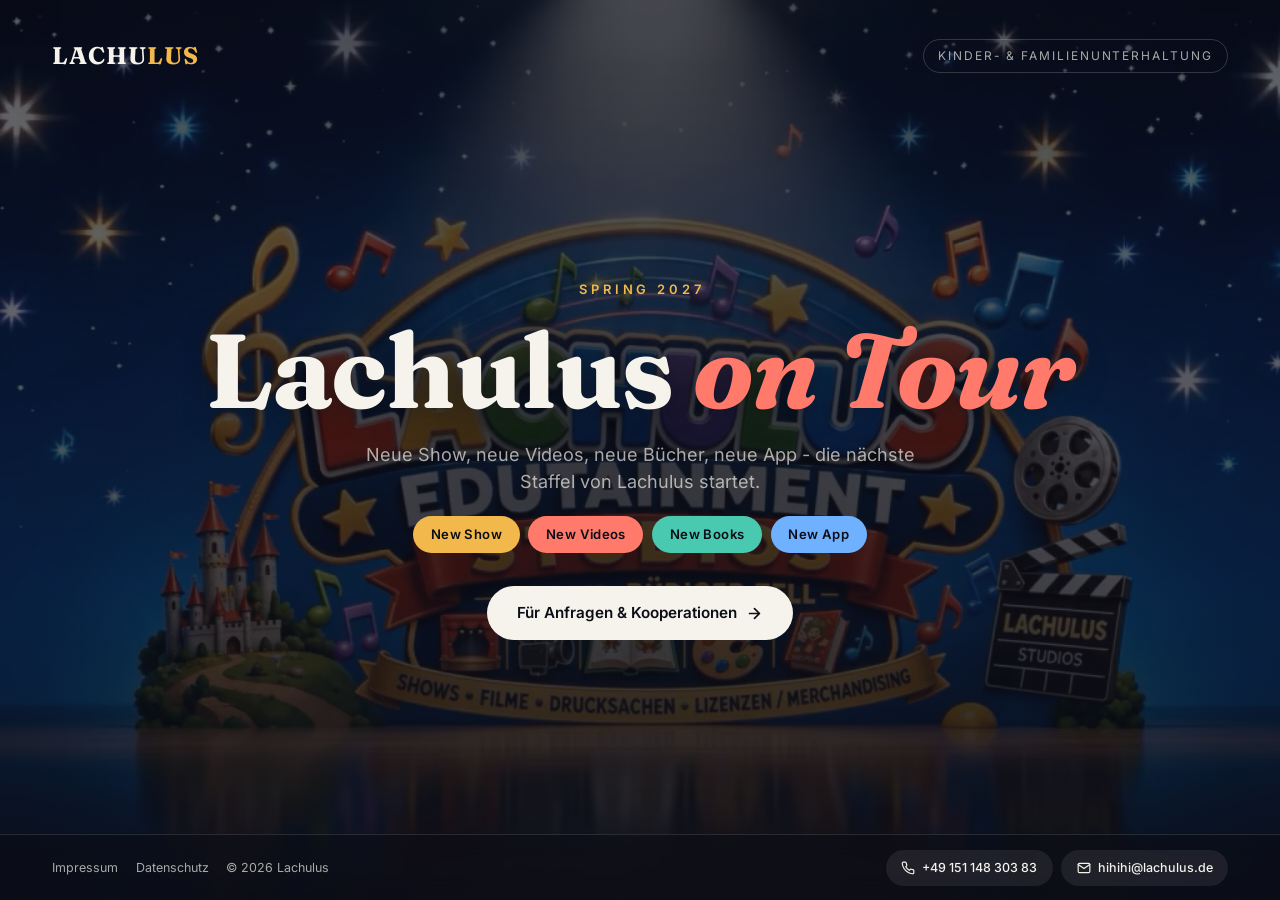
==== index.html @ bd2a6bd8 "added all" ====
<!DOCTYPE html>
<html lang="de">

<head>
  <meta charset="utf-8">
  <meta name="viewport" content="width=device-width, initial-scale=1, viewport-fit=cover">
  <title>Lachulus — On Tour Spring 2027</title>
  <meta name="description"
    content="Lachulus on Tour — Frühjahr 2027: neue Show, neue Videos, neue Bücher, neue App. Für Anfragen und Kooperationen.">
  <meta name="theme-color" content="#0B0E17">
  <meta name="robots" content="index, follow">
  <link rel="canonical" href="https://www.lachulus.de/">

  <!-- Social-Media-Vorschau: die meisten Besucher kommen über geteilte Links. -->
  <meta property="og:type" content="website">
  <meta property="og:locale" content="de_DE">
  <meta property="og:site_name" content="Lachulus">
  <meta property="og:title" content="Lachulus — On Tour Spring 2027">
  <meta property="og:description"
    content="Neue Show, neue Videos, neue Bücher, neue App — die nächste Staffel von Lachulus startet.">
  <meta property="og:url" content="https://www.lachulus.de/">
  <meta property="og:image" content="https://www.lachulus.de/assets/img/og-image.jpg">
  <meta property="og:image:width" content="1200">
  <meta property="og:image:height" content="630">
  <meta property="og:image:alt" content="Lachulus on Tour — Spring 2027">
  <meta name="twitter:card" content="summary_large_image">

  <link rel="icon" href="assets/img/favicon.svg" type="image/svg+xml">

  <!-- Die lateinischen Schnitte werden garantiert gebraucht: vorladen. -->
  <link rel="preload" href="assets/fonts/fraunces-600-700-latin.woff2" as="font" type="font/woff2" crossorigin>
  <link rel="preload" href="assets/fonts/inter-400-600-latin.woff2" as="font" type="font/woff2" crossorigin>
  <link rel="stylesheet" href="assets/style.css">
</head>

<body>
  <a class="skip-link" href="#kontakt">Zum Kontaktbereich springen</a>

  <main class="stage">

    <!-- Rückfallebene aus dem Entwurf. Immer da, auch ohne Video. -->
    <div class="stage__sky" aria-hidden="true"></div>

    <!--
    Hintergrundvideo: autoplay, muted, loop, playsinline — wie im Briefing.
    Rein dekorativ, daher aria-hidden und ohne Bedienelemente. Selbst gehostet,
    kein YouTube-Embed, damit kein Cookie-Banner nötig wird.
    WebM steht vor MP4: der Browser nimmt die erste Quelle, die er abspielen
    kann, und WebM ist hier rund 40 % kleiner.
  -->
    <video class="stage__video" id="bg-video" poster="assets/img/poster.jpg" autoplay muted loop playsinline
      disablepictureinpicture tabindex="-1" aria-hidden="true">
      <source id="src-webm" src="assets/video/lachulus-loop.webm" type="video/webm">
      <source id="src-mp4" src="assets/video/lachulus-loop.mp4" type="video/mp4">
    </video>

    <script>
      /*
        Läuft synchron direkt nach dem Video-Element, also bevor der Browser mit
        dem Laden beginnt. Zwei Aufgaben:
    
        1. Schmale Bildschirme bekommen die kleinere Fassung (854 × 480 statt
           1280 × 720, rund ein Drittel der Bytes).
        2. Bei „Bewegung reduzieren" werden die Quellen entfernt, bevor überhaupt
           geladen wird — dann bleibt das Posterbild stehen.
    
        Ohne JavaScript passiert nichts davon: dann spielt schlicht die
        Desktop-Fassung, weil sie im Markup steht.
      */
      (function () {
        var video = document.getElementById('bg-video');
        var webm = document.getElementById('src-webm');
        var mp4 = document.getElementById('src-mp4');
        if (!video || !window.matchMedia) return;

        if (matchMedia('(prefers-reduced-motion: reduce)').matches) {
          webm.remove();
          mp4.remove();
          video.removeAttribute('autoplay');
          return;
        }

        if (matchMedia('(max-width: 820px)').matches) {
          webm.src = 'assets/video/lachulus-loop-mobile.webm';
          mp4.src = 'assets/video/lachulus-loop-mobile.mp4';
          video.load();
        }
      })();
    </script>

    <div class="stage__scrim" aria-hidden="true"></div>

    <header class="masthead">
      <!-- Wortmarke als Platzhalter, wie im Entwurf. Gegen die finale
         Logodatei austauschbar, ohne dass sich am Layout etwas ändert. -->
      <a class="logo" href="/" aria-label="Lachulus — zur Startseite">LACHU<span>LUS</span></a>
      <p class="top-tag">Kinder- &amp; Familienunterhaltung</p>
    </header>

    <div class="pitch">
      <p class="eyebrow">Spring 2027</p>

      <h1 class="headline">Lachulus <span class="accent">on&nbsp;Tour</span></h1>

      <p class="subline">
        Neue Show, neue Videos, neue Bücher, neue App - die nächste Staffel
        von Lachulus startet.
      </p>

      <ul class="badges">
        <li class="badge">New Show</li>
        <li class="badge">New Videos</li>
        <li class="badge">New Books</li>
        <li class="badge">New App</li>
      </ul>

      <!-- Ein CTA-Button, wie im Briefing unter „Headline-Block" festgelegt.
         Der Anker führt auf die Fußleiste (#kontakt). -->
      <div class="cta-row">
        <a class="btn btn--primary" href="#kontakt">
          Für Anfragen &amp; Kooperationen
          <svg width="17" height="17" viewBox="0 0 24 24" fill="none" stroke="currentColor" stroke-width="2.4"
            stroke-linecap="round" stroke-linejoin="round" aria-hidden="true">
            <path d="M5 12h13M12 5l7 7-7 7" />
          </svg>
        </a>
      </div>
    </div>

    <footer class="footer" id="kontakt">
      <h2 class="visually-hidden">Kontakt und rechtliche Hinweise</h2>
      <div class="footer__inner">

        <nav class="footer__legal" aria-label="Rechtliches">
          <a href="impressum.html">Impressum</a>
          <a href="datenschutz.html">Datenschutz</a>
          <span>&copy; 2026 Lachulus</span>
        </nav>

        <div class="footer__contact">
          <a class="icon-btn" href="tel:+4915114830383" aria-label="Anrufen: plus 49 151 148 303 83">
            <svg viewBox="0 0 24 24" fill="none" stroke="currentColor" stroke-width="2" stroke-linecap="round"
              stroke-linejoin="round" aria-hidden="true">
              <path
                d="M22 16.92v3a2 2 0 0 1-2.18 2 19.79 19.79 0 0 1-8.63-3.07 19.5 19.5 0 0 1-6-6 19.79 19.79 0 0 1-3.07-8.67A2 2 0 0 1 4.11 2h3a2 2 0 0 1 2 1.72c.127.96.361 1.903.7 2.81a2 2 0 0 1-.45 2.11L8.09 9.91a16 16 0 0 0 6 6l1.27-1.27a2 2 0 0 1 2.11-.45c.907.339 1.85.573 2.81.7A2 2 0 0 1 22 16.92z" />
            </svg>
            <span>+49 151 148 303 83</span>
          </a>

          <a class="icon-btn" href="mailto:hihihi@lachulus.de" aria-label="E-Mail schreiben an hihihi@lachulus.de">
            <svg viewBox="0 0 24 24" fill="none" stroke="currentColor" stroke-width="2" stroke-linecap="round"
              stroke-linejoin="round" aria-hidden="true">
              <path d="M22 6c0-1.1-.9-2-2-2H4a2 2 0 0 0-2 2v12a2 2 0 0 0 2 2h16a2 2 0 0 0 2-2V6z" />
              <path d="m22 6-10 7L2 6" />
            </svg>
            <!-- Auf dem Handy wird die Adresse zu „E-Mail" gekürzt, damit die
               Leiste einzeilig und damit schmal bleibt. -->
            <span class="icon-btn__long">hihihi@lachulus.de</span>
            <span class="icon-btn__short">E-Mail</span>
          </a>
        </div>

      </div>
    </footer>

  </main>

</body>

</html>
---- assets/style.css ----
/* =========================================================================
   Lachulus on Tour — Landingpage

   Farbwelt, Schrift und Aufbau folgen dem Entwurf
   `lachulus-landingpage-entwurf.html`. Übernommen sind Mitternachtsblau als
   Grund, das warme Off-White, die vier Akzente (Gold, Koralle, Türkis,
   Himmel), Fraunces für Display und Inter für den Fließtext.

   Verfeinert wurden nur Details, die der Entwurf offen liess: eine kräftigere
   Headline, ein Deckel über die Viewport-Höhe, damit die Seite auf jedem
   Fenster auf einen Bildschirm passt, und die Sicherheitsabstände für Geräte
   mit Aussparung.

   Schriften sind selbst gehostet statt von Google geladen — der Entwurf
   verlinkt fonts.googleapis.com, was das LG München I 2022 als
   DSGVO-Verstoß gewertet hat (Az. 3 O 17493/20).
   ========================================================================= */

/* --- Webfonts ---------------------------------------------------------- */
@font-face {
  font-family: 'Fraunces';
  font-style: normal;
  font-weight: 600 700;
  font-display: swap;
  src: url('fonts/fraunces-600-700-latin.woff2') format('woff2');
  unicode-range: U+0000-00FF, U+0131, U+0152-0153, U+02BB-02BC, U+02C6, U+02DA, U+02DC, U+0304, U+0308, U+0329, U+2000-206F, U+20AC, U+2122, U+2191, U+2193, U+2212, U+2215, U+FEFF, U+FFFD;
}
@font-face {
  font-family: 'Fraunces';
  font-style: normal;
  font-weight: 600 700;
  font-display: swap;
  src: url('fonts/fraunces-600-700-latin-ext.woff2') format('woff2');
  unicode-range: U+0100-02BA, U+02BD-02C5, U+02C7-02CC, U+02CE-02D7, U+02DD-02FF, U+0304, U+0308, U+0329, U+1D00-1DBF, U+1E00-1E9F, U+1EF2-1EFF, U+2020, U+20A0-20AB, U+20AD-20C0, U+2113, U+2C60-2C7F, U+A720-A7FF;
}
@font-face {
  font-family: 'Fraunces';
  font-style: italic;
  font-weight: 600 700;
  font-display: swap;
  src: url('fonts/fraunces-italic-600-700-latin.woff2') format('woff2');
  unicode-range: U+0000-00FF, U+0131, U+0152-0153, U+02BB-02BC, U+02C6, U+02DA, U+02DC, U+0304, U+0308, U+0329, U+2000-206F, U+20AC, U+2122, U+2191, U+2193, U+2212, U+2215, U+FEFF, U+FFFD;
}
@font-face {
  font-family: 'Fraunces';
  font-style: italic;
  font-weight: 600 700;
  font-display: swap;
  src: url('fonts/fraunces-italic-600-700-latin-ext.woff2') format('woff2');
  unicode-range: U+0100-02BA, U+02BD-02C5, U+02C7-02CC, U+02CE-02D7, U+02DD-02FF, U+0304, U+0308, U+0329, U+1D00-1DBF, U+1E00-1E9F, U+1EF2-1EFF, U+2020, U+20A0-20AB, U+20AD-20C0, U+2113, U+2C60-2C7F, U+A720-A7FF;
}
@font-face {
  font-family: 'Inter';
  font-style: normal;
  font-weight: 400 600;
  font-display: swap;
  src: url('fonts/inter-400-600-latin.woff2') format('woff2');
  unicode-range: U+0000-00FF, U+0131, U+0152-0153, U+02BB-02BC, U+02C6, U+02DA, U+02DC, U+0304, U+0308, U+0329, U+2000-206F, U+20AC, U+2122, U+2191, U+2193, U+2212, U+2215, U+FEFF, U+FFFD;
}
@font-face {
  font-family: 'Inter';
  font-style: normal;
  font-weight: 400 600;
  font-display: swap;
  src: url('fonts/inter-400-600-latin-ext.woff2') format('woff2');
  unicode-range: U+0100-02BA, U+02BD-02C5, U+02C7-02CC, U+02CE-02D7, U+02DD-02FF, U+0304, U+0308, U+0329, U+1D00-1DBF, U+1E00-1E9F, U+1EF2-1EFF, U+2020, U+20A0-20AB, U+20AD-20C0, U+2113, U+2C60-2C7F, U+A720-A7FF;
}

/* --- Tokens (aus dem Entwurf) ------------------------------------------ */
:root {
  --bg:        #0B0E17;
  --bg-2:      #12172A;
  --gold:      #F2B84B;
  --coral:     #FF7A6B;
  --teal:      #48C9B0;
  --sky:       #6FB1FF;
  --text:      #F6F3EC;
  --text-dim:  rgba(246, 243, 236, .68);
  --hairline:  rgba(246, 243, 236, .18);

  --scrim: 11, 14, 23;

  --font-display: 'Fraunces', Georgia, 'Times New Roman', serif;
  --font-body:    'Inter', -apple-system, BlinkMacSystemFont, 'Segoe UI', Roboto, sans-serif;

  --pad:    clamp(1.15rem, 5vw, 3.25rem);
  --radius: 30px;
}

/* --- Grundlagen -------------------------------------------------------- */
*, *::before, *::after { box-sizing: border-box; }

/* Kein overflow-x auf html: das macht das Wurzelelement zum Scroll-Container
   und lässt die Viewport-Einheiten in manchen Browsern kleiner ausfallen als
   den sichtbaren Bereich. Seitliches Überlaufen verhindern stattdessen
   grid-template-columns: 100%, min-width: 0 und die max-width-Regeln. */
html { -webkit-text-size-adjust: 100%; }

body {
  margin: 0;
  min-height: 100%;
  background: var(--bg);
  color: var(--text);
  font-family: var(--font-body);
  font-size: clamp(1rem, .95rem + .2vw, 1.0625rem);
  line-height: 1.6;
  -webkit-font-smoothing: antialiased;
}

img, svg, video { display: block; max-width: 100%; }

a { color: inherit; }

:where(a, button):focus-visible {
  outline: 2px solid var(--gold);
  outline-offset: 3px;
  border-radius: 4px;
}

.visually-hidden {
  position: absolute;
  width: 1px; height: 1px;
  margin: -1px; padding: 0;
  overflow: hidden;
  clip-path: inset(50%);
  white-space: nowrap;
}

.skip-link {
  position: absolute;
  top: .6rem; left: .6rem;
  z-index: 20;
  transform: translateY(-160%);
  padding: .7rem 1.1rem;
  border-radius: var(--radius);
  background: var(--gold);
  color: var(--bg);
  font-weight: 600;
  text-decoration: none;
  transition: transform .18s ease;
}
.skip-link:focus { transform: translateY(0); }

/* =========================================================================
   Bühne — der Vollbild-Videohintergrund
   ========================================================================= */
.stage {
  position: relative;
  isolation: isolate;
  display: grid;
  /* minmax(0, 1fr) statt 1fr: eine reine 1fr-Zeile wird nie kleiner als ihr
     Inhalt. Auf niedrigen Fenstern wüchse die Bühne sonst über die
     Bildschirmhöhe hinaus, die Seite bekäme eine Bildlaufleiste, und der CTA
     spränge beim Klick auf #kontakt in diesen Rest hinein. */
  grid-template-rows: auto minmax(0, 1fr) auto;
  grid-template-columns: 100%;
  width: 100%;
  /* Drei Stufen, absteigend nach Alter des Browsers. Entscheidend ist die
     letzte: dvh ist immer genau der sichtbare Bereich. */
  min-height: 100vh;
  min-height: 100svh;
  min-height: 100dvh;
  /* clip statt hidden — der Unterschied ist entscheidend: „hidden" macht die
     Bühne zu einem Scroll-Container. Die verborgene Fußleiste liegt ausserhalb
     dieses Kastens, und der Sprung auf #kontakt scrollt dann die Bühne selbst
     dorthin — das Logo wandert oben aus dem Bild. „clip" schneidet genauso ab,
     erzeugt aber gar keinen Scroll-Container. */
  overflow: hidden;
  overflow: clip;
}

/* Rasterkinder dürfen das Raster nicht aufspannen: sonst wird die Spalte
   breiter als der Viewport und die ganze Seite scrollt seitlich. */
.stage > * { min-width: 0; }

/* Ebene 1 — Rückfallebene bis das Video spielt. Der Farbverlauf stammt aus
   dem Entwurf und bleibt als Platzhalter erhalten. */
.stage__sky {
  position: absolute;
  inset: 0;
  z-index: -3;
  background:
    radial-gradient(circle at 20% 20%, rgba(255, 122, 107, .35), transparent 45%),
    radial-gradient(circle at 80% 30%, rgba(111, 177, 255, .30), transparent 50%),
    radial-gradient(circle at 50% 85%, rgba(72, 201, 176, .30), transparent 55%),
    linear-gradient(135deg, #171C2F, #0B0E17 70%);
  background-size: 200% 200%;
  animation: drift 18s ease-in-out infinite;
}

@keyframes drift {
  0%   { background-position: 0% 0%; }
  50%  { background-position: 100% 60%; }
  100% { background-position: 0% 0%; }
}

/* Ebene 2 — das Video. Dauerhaft sichtbar: bis das erste Bild dekodiert ist,
   zeigt das Element von sich aus das poster-Bild, eine Einblendung per
   JavaScript ist dafür nicht nötig. Fehlt das Video, scheint der Farbverlauf
   darunter durch. */
.stage__video {
  position: absolute;
  inset: 0;
  z-index: -2;
  width: 100%;
  height: 100%;
  object-fit: cover;
  pointer-events: none;
}

/* Ebene 3 — Abdunklung. Verlauf aus dem Entwurf, ergänzt um eine sehr weiche
   Aufhellungsbremse in der Mitte, damit die Headline auch über hellen
   Videobildern sicher lesbar bleibt. */
.stage__scrim {
  position: absolute;
  inset: 0;
  z-index: -1;
  pointer-events: none;
  background:
    /* Kräftiger als im Entwurf: das gelieferte Video trägt in der Bildmitte
       selbst Schrift (den Studio-Schriftzug). Ohne diese Abdunklung liegt
       Text auf Text. Sobald ein ruhigerer Hintergrundclip vorliegt, können
       die drei Werte wieder Richtung .42 / .20 / 0 zurückgenommen werden. */
    radial-gradient(125% 88% at 50% 47%,
      rgba(var(--scrim), .78) 0%,
      rgba(var(--scrim), .55) 45%,
      rgba(var(--scrim), .18) 78%,
      rgba(var(--scrim), 0) 100%),
    linear-gradient(180deg,
      rgba(var(--scrim), .55) 0%,
      rgba(var(--scrim), .15) 30%,
      rgba(var(--scrim), .35) 65%,
      rgba(var(--scrim), .92) 100%);
}

/* =========================================================================
   Kopfzeile — Logo links, Einordnung rechts
   ========================================================================= */
.masthead {
  display: flex;
  align-items: center;
  justify-content: space-between;
  flex-wrap: wrap;
  gap: .75rem 1rem;
  /* viewport-fit=cover lässt die Seite bis unter Kamera-Aussparung und
     Home-Leiste laufen. env() holt genau diesen Rand zurück. */
  padding:
    calc(clamp(1rem, 3vh, 1.75rem) + env(safe-area-inset-top, 0px))
    calc(var(--pad) + env(safe-area-inset-right, 0px))
    0
    calc(var(--pad) + env(safe-area-inset-left, 0px));
}

.logo {
  font-family: var(--font-display);
  font-weight: 700;
  font-size: clamp(1.15rem, 1rem + .7vw, 1.5rem);
  letter-spacing: .04em;
  line-height: 1;
  text-decoration: none;
  color: var(--text);
}
.logo span { color: var(--gold); }

.top-tag {
  padding: .4rem .9rem;
  border: 1px solid var(--hairline);
  border-radius: var(--radius);
  color: var(--text-dim);
  font-size: clamp(.66rem, .62rem + .16vw, .75rem);
  letter-spacing: .16em;
  text-transform: uppercase;
  white-space: nowrap;
}

/* =========================================================================
   Headline-Block
   ========================================================================= */
.pitch {
  display: flex;
  flex-direction: column;
  align-items: center;
  justify-content: center;
  gap: clamp(.55rem, 1.9vh, 1.15rem);
  padding: clamp(.5rem, 1.6vh, 1rem) var(--pad);
  text-align: center;
}

.eyebrow {
  margin: 0;
  color: var(--gold);
  font-size: clamp(.7rem, .65rem + .2vw, .82rem);
  font-weight: 600;
  letter-spacing: .3em;
  text-transform: uppercase;
  text-indent: .3em;
}

.headline {
  margin: 0;
  max-width: min(16ch, 100%);
  font-family: var(--font-display);
  font-weight: 700;
  /* Der Entwurf deckelt bei 92px. Etwas kräftiger, aber zusätzlich über die
     Höhe gedeckelt — sonst schiebt die Headline auf flachen Fenstern den
     CTA aus dem Bild. */
  font-size: clamp(2.35rem, min(8.2vw, 17vh), 6.75rem);
  line-height: 1.02;
  letter-spacing: -.015em;
  text-wrap: balance;
  text-shadow: 0 2px 28px rgba(var(--scrim), .55);
}
.headline .accent {
  color: var(--coral);
  font-style: italic;
}

.subline {
  margin: 0;
  max-width: 35rem;
  color: var(--text-dim);
  font-size: clamp(.9rem, .85rem + .35vw, 1.125rem);
  line-height: 1.5;
  text-wrap: pretty;
}

/* Vier gleichrangige Neuheiten, je ein Akzent — wie im Entwurf. */
.badges {
  display: flex;
  flex-wrap: wrap;
  justify-content: center;
  gap: .55rem;
  margin: .25rem 0 0;
  padding: 0;
  list-style: none;
  max-width: min(42rem, 100%);
}

.badge {
  padding: .5rem 1.1rem;
  border-radius: var(--radius);
  color: var(--bg);
  font-size: clamp(.76rem, .72rem + .18vw, .82rem);
  font-weight: 600;
  letter-spacing: .03em;
  white-space: nowrap;
}
.badge:nth-child(1) { background: var(--gold); }
.badge:nth-child(2) { background: var(--coral); }
.badge:nth-child(3) { background: var(--teal); }
.badge:nth-child(4) { background: var(--sky); }

.cta-row {
  display: flex;
  flex-wrap: wrap;
  justify-content: center;
  gap: .8rem;
  margin-top: clamp(.5rem, 1.8vh, 1.15rem);
}

.btn {
  display: inline-flex;
  align-items: center;
  gap: .55rem;
  padding: .85rem 1.85rem;
  border: 1px solid transparent;
  border-radius: 40px;
  font-size: clamp(.86rem, .82rem + .18vw, .95rem);
  font-weight: 600;
  text-decoration: none;
  white-space: nowrap;
  transition: transform .15s ease, background .15s ease, border-color .15s ease, color .15s ease;
}
.btn:hover { transform: translateY(-2px); }
.btn svg { flex: none; }

.btn--primary {
  background: var(--text);
  color: var(--bg);
}
.btn--primary:hover { background: var(--gold); }

/* Zweitbutton („Mehr erfahren") aus dem Entwurf. Das Briefing nennt unter
   „Headline-Block" ausdrücklich nur einen CTA, deshalb steht er nicht im
   Markup. Die Regeln bleiben stehen, damit er sich mit einer Zeile HTML
   zurückholen lässt. */
.btn--ghost {
  background: transparent;
  color: var(--text);
  border-color: rgba(246, 243, 236, .4);
}
.btn--ghost:hover { border-color: var(--text); background: rgba(246, 243, 236, .1); }

/* =========================================================================
   Fußleiste
   ========================================================================= */
/* Dünne Leiste am unteren Rand, dauerhaft sichtbar — wie im Briefing und im
   Entwurf. Impressum und Datenschutz sind damit ohne Umweg erreichbar, was
   die Anbieterkennzeichnung ohnehin verlangt. */
.footer {
  position: relative;
  border-top: 1px solid rgba(246, 243, 236, .12);
  background: rgba(var(--scrim), .55);
  -webkit-backdrop-filter: blur(12px);
          backdrop-filter: blur(12px);
}

.footer__inner {
  display: flex;
  flex-wrap: wrap;
  align-items: center;
  justify-content: space-between;
  gap: .65rem 1.25rem;
  /* Die Home-Leiste des iPhones läge sonst auf den Kontakt-Schaltflächen. */
  padding:
    .9rem
    calc(var(--pad) + env(safe-area-inset-right, 0px))
    calc(.9rem + env(safe-area-inset-bottom, 0px))
    calc(var(--pad) + env(safe-area-inset-left, 0px));
  font-size: .78rem;
  color: var(--text-dim);
}

.footer__legal {
  display: flex;
  flex-wrap: wrap;
  align-items: center;
  gap: .35rem 1.1rem;
}
.footer__legal a {
  text-decoration: none;
  transition: color .15s ease;
}
.footer__legal a:hover { color: var(--text); }

.footer__contact {
  display: flex;
  flex-wrap: wrap;
  gap: .55rem;
}

.icon-btn {
  display: inline-flex;
  align-items: center;
  gap: .45rem;
  padding: .5rem .95rem;
  border-radius: var(--radius);
  background: rgba(246, 243, 236, .08);
  color: var(--text);
  font-size: .78rem;
  font-weight: 500;
  text-decoration: none;
  white-space: nowrap;
  transition: background .15s ease;
}
.icon-btn:hover { background: rgba(246, 243, 236, .16); }
.icon-btn svg { flex: none; width: 14px; height: 14px; }

/* Damit die Beschriftung bei flex: 1 1 0 auf schmalen Geräten nie aus der
   Schaltfläche läuft, sondern sauber abgeschnitten wird. */
.icon-btn span { min-width: 0; overflow: hidden; text-overflow: ellipsis; }

/* Breite Ansicht: volle Adresse. Die Kurzform steckt im Markup und wartet. */
.icon-btn__short { display: none; }

/* =========================================================================
   Rechtstexte — Impressum & Datenschutz
   ========================================================================= */
.doc {
  background: var(--text);
  color: var(--bg);
}

.doc__bar {
  display: flex;
  align-items: center;
  justify-content: space-between;
  flex-wrap: wrap;
  gap: .8rem;
  padding: 1.05rem var(--pad);
  background: var(--bg);
  color: var(--text);
}

.doc__back {
  display: inline-flex;
  align-items: center;
  gap: .45rem;
  font-size: .86rem;
  font-weight: 600;
  text-decoration: none;
  color: var(--gold);
}
.doc__back:hover { text-decoration: underline; text-underline-offset: 3px; }

.doc__body {
  max-width: 44rem;
  margin: 0 auto;
  padding: clamp(2rem, 6vw, 3.75rem) var(--pad) clamp(3rem, 8vw, 5rem);
}

.doc__body h1 {
  margin: 0 0 1.75rem;
  font-family: var(--font-display);
  font-weight: 700;
  font-size: clamp(1.9rem, 1.5rem + 2vw, 2.7rem);
  line-height: 1.1;
  letter-spacing: -.015em;
  text-wrap: balance;
}

.doc__body h2 {
  margin: 2.5rem 0 .6rem;
  font-family: var(--font-display);
  font-weight: 600;
  font-size: clamp(1.15rem, 1.05rem + .45vw, 1.4rem);
  line-height: 1.25;
  text-wrap: balance;
}

.doc__body h3 {
  margin: 1.7rem 0 .35rem;
  font-size: 1rem;
  font-weight: 600;
}

.doc__body p, .doc__body li { max-width: 65ch; }
.doc__body p { margin: 0 0 1rem; }
.doc__body ul { margin: 0 0 1rem; padding-left: 1.15rem; }
.doc__body li { margin-bottom: .35rem; }

.doc__body a { color: #9A5A2B; text-underline-offset: 3px; }
.doc__body a:hover { color: var(--bg); }

.doc__lead { font-size: 1.05rem; color: #5C5A55; }

.doc__address {
  margin: 0 0 1rem;
  font-style: normal;
  line-height: 1.75;
}

.doc__updated {
  margin-top: 2.75rem;
  padding-top: 1.1rem;
  border-top: 1px solid #DDD9D0;
  font-size: .84rem;
  color: #5C5A55;
}

/* Redaktionshinweis: sichtbar, damit er vor dem Livegang nicht untergeht. */
.note {
  margin: 1.1rem 0 1.5rem;
  padding: .95rem 1.15rem;
  border-left: 3px solid var(--gold);
  background: #F0EADC;
  color: #4A3A16;
  font-size: .9rem;
}
.note p { margin: 0 0 .5rem; max-width: 62ch; }
.note p:last-child { margin: 0; }

/* =========================================================================
   Bedienungshilfen
   ========================================================================= */
@media (prefers-reduced-motion: reduce) {
  *, *::before, *::after {
    animation-duration: .001ms !important;
    animation-iteration-count: 1 !important;
    transition-duration: .001ms !important;
    scroll-behavior: auto !important;
  }
}

@media (prefers-contrast: more) {
  .stage__scrim { background: rgba(var(--scrim), .78); }
  .subline, .footer__inner { color: var(--text); }
  .top-tag { border-color: var(--text); color: var(--text); }
}

/* --- Mittlere Viewports: Tablet und schmales Desktop-Fenster ------------
   Zwischen Handy und Notebook fehlte bisher jede Stufe: die Fußleiste lief
   bis 40rem einzeilig, brach dabei aber schon deutlich früher um — Rechtliches
   links, Kontakt darunter linksbündig. Das sah nach Unfall aus. Ab hier wird
   der Umbruch bewusst gesetzt und mittig ausgerichtet. */
@media (max-width: 52rem) {
  .footer__inner {
    flex-direction: column;
    align-items: center;
    justify-content: center;
    text-align: center;
    gap: .6rem;
  }
  /* Kontakt zuerst: die Schaltflächen sind das Ziel des CTA (#kontakt). */
  .footer__contact { order: 1; justify-content: center; width: 100%; }
  .footer__legal   { order: 2; justify-content: center; gap: .3rem 1rem; }
}

/* Die Einordnung neben dem Logo wird hier schmaler, statt umzubrechen. */
@media (max-width: 46rem) {
  .top-tag { letter-spacing: .1em; padding: .35rem .7rem; }
  .pitch { gap: clamp(.5rem, 1.6vh, .95rem); }
}

/* --- Kleine Viewports --------------------------------------------------- */
@media (max-width: 40rem) {
  /* Die Einordnung bleibt auch auf dem Handy stehen: sie ist die einzige
     Stelle, die das Angebot beim Namen nennt. Statt sie auszublenden wird sie
     mit der Breite kleiner, damit sie neben der Wortmarke in einer Zeile
     bleibt statt umzubrechen. */
  .masthead { column-gap: .6rem; }
  .top-tag {
    font-size: clamp(.52rem, .34rem + 1.05vw, .68rem);
    letter-spacing: .05em;
    padding: .3rem .5rem;
  }

  .headline { max-width: min(13ch, 100%); }
  .subline { font-size: .95rem; }

  /* Zwei mal zwei statt drei plus einer — ein allein stehendes Schild
     unter einer vollen Zeile sieht nach Umbruchunfall aus. */
  .badges { max-width: 19rem; }

  .cta-row { width: 100%; flex-direction: column; align-items: stretch; }
  .btn { justify-content: center; }

  .footer__inner { align-items: stretch; gap: .55rem; }
  .footer__legal { gap: .3rem .85rem; }
  .footer__contact { flex-wrap: nowrap; }

  /* Beide Schaltflächen nebeneinander in eine Zeile — die Leiste bleibt schmal. */
  .icon-btn { flex: 1 1 0; min-width: 0; justify-content: center; padding: .5rem .6rem; }
  .icon-btn__long { display: none; }
  .icon-btn__short { display: inline; }
}

/* --- Einordnung unter die Wortmarke ------------------------------------
   Ab 430px abwärts reicht die Zeile nicht mehr für Wortmarke und Einordnung
   nebeneinander, ohne die Einordnung so weit zu schrumpfen, dass sie kaum
   noch zu lesen ist. Sie rückt deshalb darunter — beide mittig, als zentriertes
   Lockup aus Wortmarke und Einordnung. Auf der eigenen Zeile ist wieder Platz,
   deshalb wird die Einordnung hier gleichzeitig wieder größer. */
@media (max-width: 430px) {
  .masthead {
    flex-direction: column;
    align-items: center;
    text-align: center;
    gap: .5rem;
  }

  .top-tag {
    font-size: clamp(.6rem, .42rem + .9vw, .72rem);
    letter-spacing: .1em;
    padding: .32rem .8rem;
  }
}

/* --- Sehr schmale Geräte (ab iPhone SE abwärts) -------------------------
   Unter 23rem (368px) reicht die Breite für nichts mehr im Überfluss. Statt
   Elemente zu entfernen wird hier nur enger gesetzt. */
@media (max-width: 23rem) {
  .masthead { padding-left: calc(.9rem + env(safe-area-inset-left, 0px));
              padding-right: calc(.9rem + env(safe-area-inset-right, 0px)); }
  .pitch { padding-left: .9rem; padding-right: .9rem; }

  .eyebrow { letter-spacing: .22em; }
  .badges { gap: .4rem; max-width: 100%; }
  .badge { padding: .42rem .8rem; font-size: .72rem; }

  .footer__inner { padding-left: calc(.9rem + env(safe-area-inset-left, 0px));
                   padding-right: calc(.9rem + env(safe-area-inset-right, 0px)); }
  .footer__legal { font-size: .72rem; }
  .icon-btn { font-size: .72rem; padding: .5rem .45rem; gap: .35rem; }
}


/* --- Flache Fenster ------------------------------------------------------
   Handy im Querformat, aber auch ein niedriges Desktop-Fenster. Die Höhe ist
   hier der knappe Platz, nicht die Breite — deshalb ohne Orientierungsabfrage.
   Alles muss auf einen Bildschirm passen: sobald die Seite scrollt, springt
   der CTA beim Klick in den freien Rest unterhalb der Fußleiste. */
@media (max-height: 40rem) {
  .badge { padding: .38rem .85rem; }
  .btn { padding: .6rem 1.4rem; }
  .footer__inner { padding-top: .55rem; padding-bottom: calc(.55rem + env(safe-area-inset-bottom, 0px)); }
}

/* Schmal UND flach zugleich: hier bricht die Headline auf zwei Zeilen um, und
   zwei Zeilen mal Höhe sprengen den Bildschirm. Nur in diesem Fenster wird sie
   zusätzlich gedeckelt — breite flache Fenster behalten ihre Größe. */
@media (max-height: 40rem) and (max-width: 48rem) {
  .headline { font-size: clamp(2rem, min(8.2vw, 12vh), 6.75rem); }
}

/* Erst wenn es wirklich eng wird, weicht die Subline. Sie gehört zum Entwurf
   und darf auf einem normalen Notebook-Fenster nicht verschwinden. */
@media (max-height: 34rem) {
  .subline { display: none; }
}

@media (max-height: 30rem) {
  /* Die Einordnung teilt sich die Zeile mit der Wortmarke und kostet hier
     keine Höhe — sie bleibt also auch im Querformat stehen. */
  .top-tag { font-size: .6rem; padding: .25rem .5rem; }
  .badges { gap: .35rem; }
  .badge { font-size: .72rem; padding: .3rem .7rem; }
  .masthead { padding-top: .55rem; }
  .btn { padding: .52rem 1.2rem; }
  .cta-row { margin-top: .3rem; }
  .footer__inner { padding-top: .4rem; padding-bottom: calc(.4rem + env(safe-area-inset-bottom, 0px)); }
}
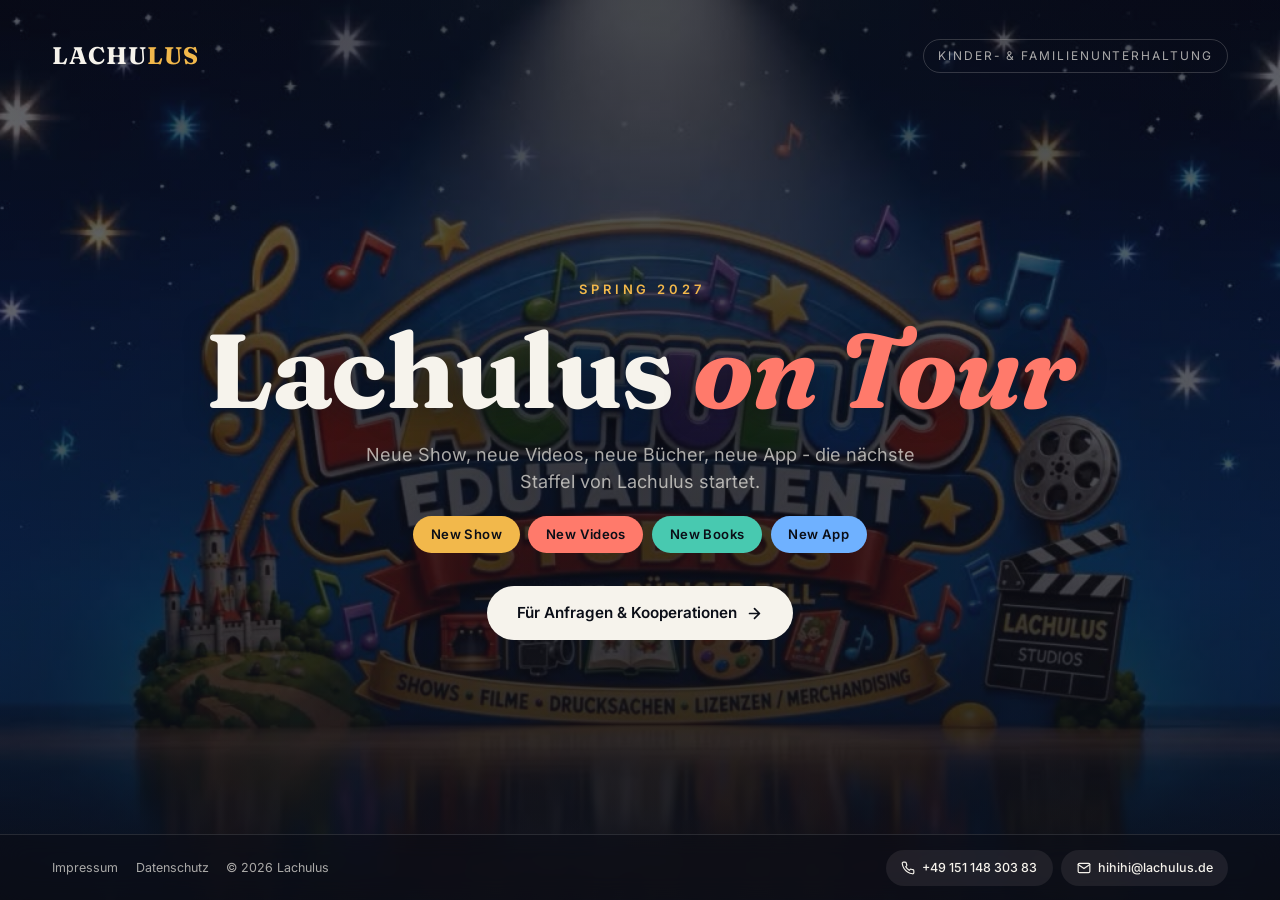
==== commit f6f200ce: "fixes done" ====
--- a/index.html
+++ b/index.html
@@ -45,34 +45,67 @@
     Hintergrundvideo: autoplay, muted, loop, playsinline — wie im Briefing.
     Rein dekorativ, daher aria-hidden und ohne Bedienelemente. Selbst gehostet,
     kein YouTube-Embed, damit kein Cookie-Banner nötig wird.
+
+    Die Quellen stehen bewusst in data-src statt in src. Sonst holt der
+    Vorablese-Scanner des Browsers die Datei, noch bevor das Skript darunter
+    überhaupt läuft — und das Handy lädt erst die 2,4-MB-Desktopfassung und
+    danach nochmal die 1,1-MB-Handyfassung. Auf einer langsamen Verbindung ist
+    genau das der Grund, warum das Video hängt. Das Skript setzt src selbst,
+    dann wird genau eine Datei geholt.
+
     WebM steht vor MP4: der Browser nimmt die erste Quelle, die er abspielen
     kann, und WebM ist hier rund 40 % kleiner.
   -->
     <video class="stage__video" id="bg-video" poster="assets/img/poster.jpg" autoplay muted loop playsinline
       disablepictureinpicture tabindex="-1" aria-hidden="true">
-      <source id="src-webm" src="assets/video/lachulus-loop.webm" type="video/webm">
-      <source id="src-mp4" src="assets/video/lachulus-loop.mp4" type="video/mp4">
+      <source id="src-webm" type="video/webm"
+        data-src="assets/video/lachulus-loop.webm"
+        data-src-small="assets/video/lachulus-loop-mobile.webm">
+      <source id="src-mp4" type="video/mp4"
+        data-src="assets/video/lachulus-loop.mp4"
+        data-src-small="assets/video/lachulus-loop-mobile.mp4">
     </video>
+
+    <!-- Ohne JavaScript bleibt oben nur das Posterbild. Inhalt von <noscript>
+       wird bei aktivem JavaScript nicht als Markup gelesen, der Scanner holt
+       hier also nichts — abgeschaltet spielt die Desktopfassung wie bisher. -->
+    <noscript>
+      <video class="stage__video" poster="assets/img/poster.jpg" autoplay muted loop playsinline
+        disablepictureinpicture tabindex="-1" aria-hidden="true">
+        <source src="assets/video/lachulus-loop.webm" type="video/webm">
+        <source src="assets/video/lachulus-loop.mp4" type="video/mp4">
+      </video>
+    </noscript>
 
     <script>
       /*
-        Läuft synchron direkt nach dem Video-Element, also bevor der Browser mit
-        dem Laden beginnt. Zwei Aufgaben:
-    
-        1. Schmale Bildschirme bekommen die kleinere Fassung (854 × 480 statt
-           1280 × 720, rund ein Drittel der Bytes).
-        2. Bei „Bewegung reduzieren" werden die Quellen entfernt, bevor überhaupt
-           geladen wird — dann bleibt das Posterbild stehen.
-    
-        Ohne JavaScript passiert nichts davon: dann spielt schlicht die
-        Desktop-Fassung, weil sie im Markup steht.
+        Läuft direkt nach dem Video-Element und hat zwei Aufgaben.
+
+        Erstens die Quelle wählen: bei „Bewegung reduzieren" gar keine, auf
+        schmalen Bildschirmen die kleinere Fassung (854 × 480 statt 1280 × 720,
+        rund ein Drittel der Bytes), sonst die grosse.
+
+        Zweitens das Abspielen bewachen. Ein Hintergrundvideo, das nicht läuft,
+        fällt sofort auf — und Autoplay scheitert in der Praxis aus mehreren
+        Gründen, die alle nichts miteinander zu tun haben:
+
+          - iOS im Stromsparmodus sperrt Autoplay grundsätzlich. Kein Attribut
+            hilft dagegen; erst eine Berührung der Seite hebt die Sperre auf.
+          - Safari pausiert das Video, wenn der Tab in den Hintergrund geht
+            oder das Gerät sperrt, und startet von allein nicht wieder.
+          - Safari ab iOS 17.4 meldet VP9/WebM als abspielbar, liefert aber
+            nicht auf jedem Gerät ein Bild. Dann muss das MP4 einspringen.
+          - Auf schlechter Verbindung bleibt der Puffer stehen („stalled").
       */
       (function () {
+        var stage = document.querySelector('.stage');
         var video = document.getElementById('bg-video');
         var webm = document.getElementById('src-webm');
         var mp4 = document.getElementById('src-mp4');
-        if (!video || !window.matchMedia) return;
-
+        if (!video || !webm || !mp4 || !window.matchMedia) return;
+
+        /* Bewegung reduzieren: die Quellen fliegen raus, bevor sie je ein src
+           bekommen — es wird also kein einziges Byte Video geladen. */
         if (matchMedia('(prefers-reduced-motion: reduce)').matches) {
           webm.remove();
           mp4.remove();
@@ -80,10 +113,131 @@
           return;
         }
 
-        if (matchMedia('(max-width: 820px)').matches) {
-          webm.src = 'assets/video/lachulus-loop-mobile.webm';
-          mp4.src = 'assets/video/lachulus-loop-mobile.mp4';
+        var small = matchMedia('(max-width: 820px)').matches;
+        function pick(el) {
+          return (small && el.getAttribute('data-src-small')) || el.getAttribute('data-src');
+        }
+
+        /* Safari übernimmt das muted-Attribut nach einem load() nicht
+           zuverlässig — und ohne muted verweigert jeder Browser das Autoplay. */
+        video.muted = true;
+        video.defaultMuted = true;
+
+        function attempt() {
+          if (!video.paused) return;
+          var p = video.play();
+          /* Abgelehnte Zusage abfangen, sonst schreibt die Konsole bei jedem
+             gesperrten Autoplay einen unbehandelten Fehler. */
+          if (p && p.catch) p.catch(function () { });
+        }
+
+        /* Läuft das Video, ist die Farbfläche darunter vollständig verdeckt.
+           Die Klasse hält deren Animation an — das spart auf schwacher
+           Hardware den gesamten Aufwand für etwas Unsichtbares. */
+        video.addEventListener('playing', function () {
+          if (stage) stage.classList.add('is-playing');
+        });
+        ['error', 'emptied'].forEach(function (ev) {
+          video.addEventListener(ev, function () {
+            if (stage) stage.classList.remove('is-playing');
+          });
+        });
+
+        /* Sobald genug Daten da sind — Safari startet sonst gelegentlich nicht,
+           obwohl autoplay im Markup steht. */
+        ['loadedmetadata', 'loadeddata', 'canplay'].forEach(function (ev) {
+          video.addEventListener(ev, attempt);
+        });
+
+        /* Rückkehr aus Hintergrund, Sperrbildschirm oder Vor-/Zurück-Cache. */
+        document.addEventListener('visibilitychange', function () {
+          if (!document.hidden) attempt();
+        });
+        window.addEventListener('pageshow', attempt);
+
+        /* Einmalig vom WebM auf das MP4 wechseln. */
+        var switched = false;
+        function fallbackToMp4() {
+          if (switched) return;
+          switched = true;
+          if (webm.parentNode) webm.remove();
           video.load();
+          attempt();
+        }
+
+        /* Stockender Puffer: höchstens zwei neue Anläufe, danach bleibt das
+           Posterbild stehen statt endlos nachzuladen. */
+        var retries = 0;
+        function recover() {
+          if (retries++ > 1) return;
+          video.load();
+          attempt();
+        }
+        video.addEventListener('stalled', recover);
+
+        /* Fehler einer <source> erreichen das Video nur in der Erfassungsphase,
+           deshalb capture = true. */
+        video.addEventListener('error', function () {
+          if (switched) recover(); else fallbackToMp4();
+        }, true);
+
+        /* Wächter: wer nach sechs Sekunden noch kein einziges Bild dekodiert
+           hat, bekommt das MP4. */
+        setTimeout(function () {
+          if (video.readyState < 2) { if (switched) attempt(); else fallbackToMp4(); }
+        }, 6000);
+
+        /* Letzte Rettung für den iOS-Stromsparmodus: die erste Berührung der
+           Seite gibt das Abspielen frei. Einmalig und passiv, damit die Geste
+           selbst nicht ausgebremst wird. */
+        var once = { once: true, passive: true };
+        ['touchstart', 'pointerdown', 'keydown'].forEach(function (ev) {
+          document.addEventListener(ev, attempt, once);
+        });
+
+        function start(useWebm) {
+          if (useWebm) {
+            webm.src = pick(webm);
+          } else {
+            switched = true;
+            webm.remove();
+          }
+          mp4.src = pick(mp4);
+          video.load();
+          attempt();
+        }
+
+        /*
+          VP9 lohnt sich nur dort, wo die Grafikeinheit es selbst dekodiert.
+          iPhones haben keinen VP9-Decoder in Hardware: Safari meldet die Datei
+          zwar als abspielbar, rechnet sie dann aber auf der CPU — daher das
+          Ruckeln und der heisse Akku. mediaCapabilities beantwortet genau
+          diese Frage: powerEfficient sagt, ob in Hardware dekodiert wird,
+          smooth, ob es die Bildrate hält.
+
+          Ist die Abfrage nicht vorhanden oder unsicher, gewinnt H.264. Das
+          dekodiert praktisch jedes Gerät seit Jahren in Hardware — 250 kB
+          mehr auf dem Handy sind der Preis für ein Video, das nicht stockt.
+        */
+        var mc = navigator.mediaCapabilities;
+        if (mc && mc.decodingInfo) {
+          mc.decodingInfo({
+            type: 'file',
+            video: {
+              contentType: small ? 'video/webm; codecs="vp09.00.30.08"'
+                                 : 'video/webm; codecs="vp09.00.31.08"',
+              width: small ? 854 : 1280,
+              height: small ? 480 : 720,
+              bitrate: small ? 440000 : 1000000,
+              framerate: 24
+            }
+          }).then(function (info) {
+            start(!!(info && info.supported && info.smooth && info.powerEfficient));
+          }, function () {
+            start(false);
+          });
+        } else {
+          start(false);
         }
       })();
     </script>
--- a/assets/style.css
+++ b/assets/style.css
@@ -179,20 +179,41 @@
   position: absolute;
   inset: 0;
   z-index: -3;
+  overflow: hidden;
+  overflow: clip;
+  background: linear-gradient(135deg, #171C2F, #0B0E17 70%);
+}
+
+/* Die drei Farbwolken liegen auf einer eigenen, bewusst zu grossen Ebene und
+   werden per transform verschoben.
+
+   Vorher lief die Bewegung über background-position. Das lässt sich nicht an
+   den Compositor auslagern: der Hauptthread muss bei jedem einzelnen Bild die
+   vollflächige Fläche neu berechnen und zeichnen. Gemessen waren das 466
+   Stil-Neuberechnungen in acht Sekunden — 60 pro Sekunde, also bei jedem Bild
+   — und genau davon kam das Ruckeln, das man dem Video ansah. Eine
+   transform-Animation kostet den Hauptthread nichts. */
+.stage__sky::before {
+  content: "";
+  position: absolute;
+  inset: -20%;
   background:
     radial-gradient(circle at 20% 20%, rgba(255, 122, 107, .35), transparent 45%),
     radial-gradient(circle at 80% 30%, rgba(111, 177, 255, .30), transparent 50%),
-    radial-gradient(circle at 50% 85%, rgba(72, 201, 176, .30), transparent 55%),
-    linear-gradient(135deg, #171C2F, #0B0E17 70%);
-  background-size: 200% 200%;
+    radial-gradient(circle at 50% 85%, rgba(72, 201, 176, .30), transparent 55%);
   animation: drift 18s ease-in-out infinite;
 }
 
 @keyframes drift {
-  0%   { background-position: 0% 0%; }
-  50%  { background-position: 100% 60%; }
-  100% { background-position: 0% 0%; }
-}
+  0%   { transform: translate3d(0, 0, 0); }
+  50%  { transform: translate3d(7%, 5%, 0); }
+  100% { transform: translate3d(0, 0, 0); }
+}
+
+/* Sobald das Video läuft, ist diese Fläche vollständig verdeckt — dann braucht
+   sich dort auch nichts mehr zu bewegen. Die Klasse setzt das Skript in
+   index.html. */
+.stage.is-playing .stage__sky::before { animation: none; }
 
 /* Ebene 2 — das Video. Dauerhaft sichtbar: bis das erste Bild dekodiert ist,
    zeigt das Element von sich aus das poster-Bild, eine Einblendung per
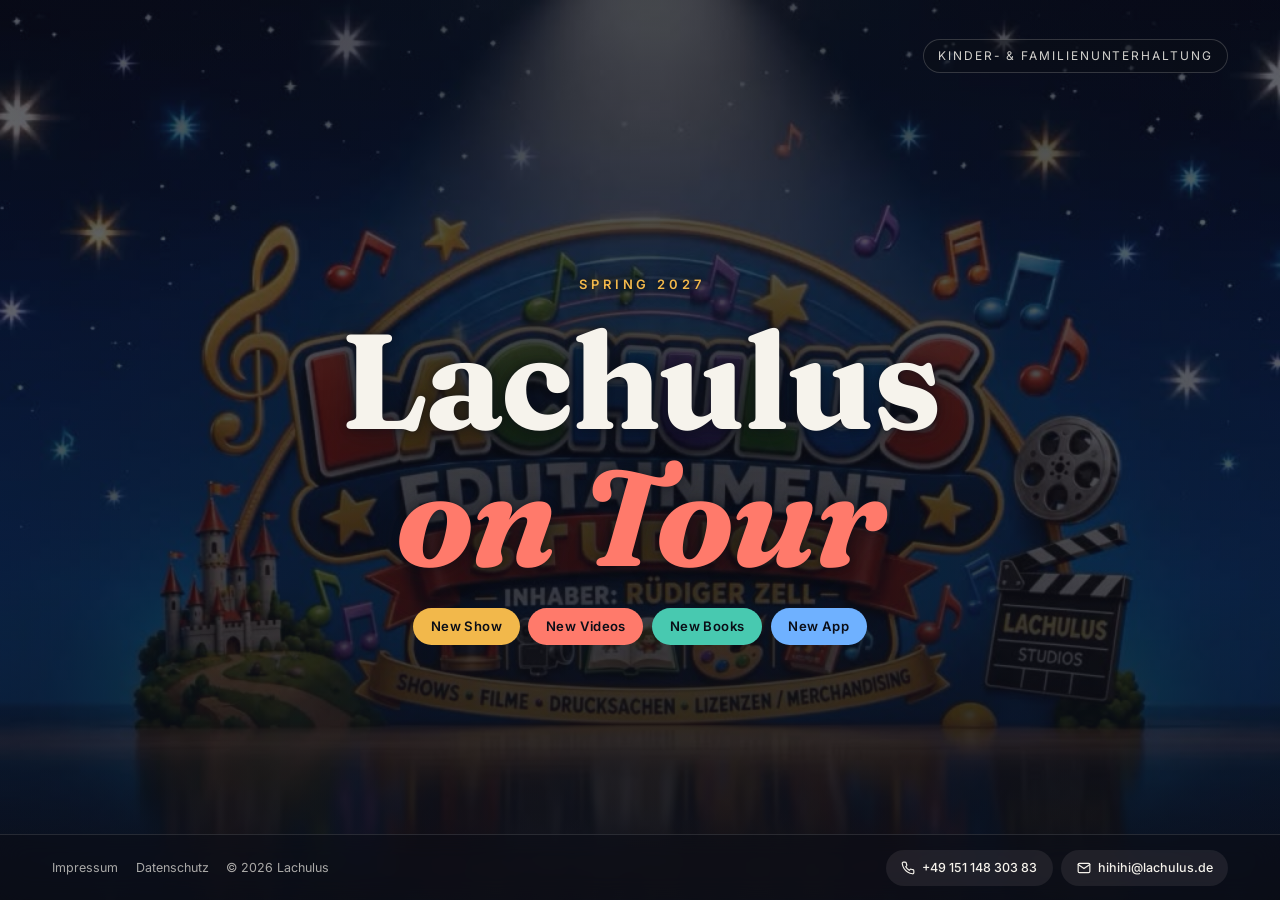
==== commit feb0b69a: "added revision" ====
--- a/index.html
+++ b/index.html
@@ -245,21 +245,16 @@
     <div class="stage__scrim" aria-hidden="true"></div>
 
     <header class="masthead">
-      <!-- Wortmarke als Platzhalter, wie im Entwurf. Gegen die finale
-         Logodatei austauschbar, ohne dass sich am Layout etwas ändert. -->
-      <a class="logo" href="/" aria-label="Lachulus — zur Startseite">LACHU<span>LUS</span></a>
       <p class="top-tag">Kinder- &amp; Familienunterhaltung</p>
     </header>
 
     <div class="pitch">
       <p class="eyebrow">Spring 2027</p>
 
+      <!-- Zwei Zeilen, bewusst fest umgebrochen: „on Tour" gehört unter
+         „Lachulus" und soll nicht mit der Fensterbreite hin und her springen.
+         Der Umbruch steckt in .headline .accent { display: block }. -->
       <h1 class="headline">Lachulus <span class="accent">on&nbsp;Tour</span></h1>
-
-      <p class="subline">
-        Neue Show, neue Videos, neue Bücher, neue App - die nächste Staffel
-        von Lachulus startet.
-      </p>
 
       <ul class="badges">
         <li class="badge">New Show</li>
@@ -267,18 +262,6 @@
         <li class="badge">New Books</li>
         <li class="badge">New App</li>
       </ul>
-
-      <!-- Ein CTA-Button, wie im Briefing unter „Headline-Block" festgelegt.
-         Der Anker führt auf die Fußleiste (#kontakt). -->
-      <div class="cta-row">
-        <a class="btn btn--primary" href="#kontakt">
-          Für Anfragen &amp; Kooperationen
-          <svg width="17" height="17" viewBox="0 0 24 24" fill="none" stroke="currentColor" stroke-width="2.4"
-            stroke-linecap="round" stroke-linejoin="round" aria-hidden="true">
-            <path d="M5 12h13M12 5l7 7-7 7" />
-          </svg>
-        </a>
-      </div>
     </div>
 
     <footer class="footer" id="kontakt">
--- a/assets/style.css
+++ b/assets/style.css
@@ -254,13 +254,55 @@
       rgba(var(--scrim), .92) 100%);
 }
 
+/* --- Der Blick auf die Zeichentrickwelt ---------------------------------
+   Die Abdunklung oben ist der Ruhezustand: ohne Video, ohne JavaScript und
+   bei „Bewegung reduzieren" bleibt es genau dabei, damit die Schrift immer
+   lesbar ist.
+
+   Läuft das Video, wird die Abdunklung im Takt zurückgenommen, damit man den
+   Clip sieht, wie er geliefert wurde:
+
+       0 – 3 s    hell, fast ohne Schleier
+       3 – 4 s    dunkelt ab
+       4 – 14 s   abgedunkelt wie bisher
+      14 – 15 s   hellt wieder auf, danach von vorn
+
+   Animiert wird ausschliesslich opacity. Das läuft auf dem Compositor und
+   kostet den Hauptthread nichts — anders als die frühere Animation über
+   background-position, die genau dafür verantwortlich war, dass das Video
+   geruckelt hat. */
+.stage.is-playing .stage__scrim {
+  animation: reveal 15s ease-in-out infinite;
+  /* Nur solange wirklich animiert wird: dann legt der Browser die Fläche auf
+     eine eigene Ebene und der Wechsel läuft auf der Grafikeinheit statt auf
+     dem Hauptthread. Dauerhaft gesetzt würde die Ebene unnötig Speicher
+     belegen. */
+  will-change: opacity;
+}
+
+@keyframes reveal {
+  0%     { opacity: .15; }
+  20%    { opacity: .15; }
+  26.7%  { opacity: 1; }
+  93.3%  { opacity: 1; }
+  100%   { opacity: .15; }
+}
+
+/* Wortmarke und Fließtext-Block wurden auf Wunsch aus dem Markup
+   entfernt (.logo, .subline, .cta-row/.btn im Headline-Block). Die Regeln
+   bleiben stehen: so lässt sich jedes Element mit einer Zeile HTML
+   zurückholen, ohne dass hier etwas rekonstruiert werden muss.
+
 /* =========================================================================
    Kopfzeile — Logo links, Einordnung rechts
    ========================================================================= */
 .masthead {
   display: flex;
   align-items: center;
-  justify-content: space-between;
+  /* Seit die Wortmarke entfallen ist, steht hier nur noch die Einordnung.
+     flex-end hält sie oben rechts, wo sie vorher schon stand — mit
+     space-between wäre sie nach links gerutscht. */
+  justify-content: flex-end;
   flex-wrap: wrap;
   gap: .75rem 1rem;
   /* viewport-fit=cover lässt die Seite bis unter Kamera-Aussparung und
@@ -287,7 +329,10 @@
   padding: .4rem .9rem;
   border: 1px solid var(--hairline);
   border-radius: var(--radius);
-  color: var(--text-dim);
+  /* Eigene Abdunklung: in der hellen Phase steht die Einordnung sonst auf dem
+     Sternenhimmel und ist kaum zu lesen. */
+  background: rgba(var(--scrim), .5);
+  color: rgba(246, 243, 236, .85);
   font-size: clamp(.66rem, .62rem + .16vw, .75rem);
   letter-spacing: .16em;
   text-transform: uppercase;
@@ -310,6 +355,11 @@
 .eyebrow {
   margin: 0;
   color: var(--gold);
+  /* Muss auch in der hellen Phase über dem Zeichentrickbild stehen: enger
+     dunkler Saum plus weicher Schein, sonst geht Gold auf Gold unter. */
+  text-shadow:
+    0 0 4px rgba(var(--scrim), .95),
+    0 1px 16px rgba(var(--scrim), .9);
   font-size: clamp(.7rem, .65rem + .2vw, .82rem);
   font-weight: 600;
   letter-spacing: .3em;
@@ -319,19 +369,27 @@
 
 .headline {
   margin: 0;
-  max-width: min(16ch, 100%);
+  /* Nur noch „Lachulus" steht in einer Zeile — acht Zeichen, plus etwas Luft
+     für die kursive Auszeichnung darunter. */
+  max-width: min(12ch, 100%);
   font-family: var(--font-display);
   font-weight: 700;
   /* Der Entwurf deckelt bei 92px. Etwas kräftiger, aber zusätzlich über die
-     Höhe gedeckelt — sonst schiebt die Headline auf flachen Fenstern den
-     CTA aus dem Bild. */
-  font-size: clamp(2.35rem, min(8.2vw, 17vh), 6.75rem);
+     Höhe gedeckelt. Der Höhendeckel ist jetzt strenger als vorher: die
+     Headline steht immer auf zwei Zeilen, zählt also doppelt. */
+  font-size: clamp(2.7rem, min(11vw, 15vh), 8.5rem);
   line-height: 1.02;
   letter-spacing: -.015em;
-  text-wrap: balance;
-  text-shadow: 0 2px 28px rgba(var(--scrim), .55);
-}
+  /* Weicher Schein für die dunkle Phase, enger Saum für die helle. */
+  text-shadow:
+    0 0 6px rgba(var(--scrim), .55),
+    0 2px 28px rgba(var(--scrim), .55);
+}
+
+/* Erzwingt den Umbruch: „on Tour" steht immer unter „Lachulus", unabhängig
+   von der Fensterbreite. */
 .headline .accent {
+  display: block;
   color: var(--coral);
   font-style: italic;
 }
@@ -591,10 +649,17 @@
     transition-duration: .001ms !important;
     scroll-behavior: auto !important;
   }
+
+  /* Der Wechsel hell/dunkel würde hier auf den letzten Keyframe einrasten —
+     also auf „hell", und damit auf schlechten Kontrast. Deshalb bleibt die
+     Abdunklung fest stehen. */
+  .stage.is-playing .stage__scrim { animation: none !important; opacity: 1; }
 }
 
 @media (prefers-contrast: more) {
   .stage__scrim { background: rgba(var(--scrim), .78); }
+  /* Wer mehr Kontrast angefordert hat, will keine Phase mit fast keinem. */
+  .stage.is-playing .stage__scrim { animation: none; opacity: 1; }
   .subline, .footer__inner { color: var(--text); }
   .top-tag { border-color: var(--text); color: var(--text); }
 }
@@ -623,6 +688,18 @@
   .pitch { gap: clamp(.5rem, 1.6vh, .95rem); }
 }
 
+/* --- Headline auf dem Handy ---------------------------------------------
+   Ab 650px abwärts wird die Headline deutlich grösser als die allgemeine
+   Formel hergibt: auf dem Handy ist sie das einzige grosse Element und darf
+   den Platz auch nehmen, seit Fliesstext und Schaltfläche entfallen sind.
+
+   Der vh-Anteil bleibt als Bremse drin, und die Regel für flache Fenster
+   weiter unten steht bewusst danach — im Querformat gewinnt weiterhin die
+   Höhe, sonst passt die Seite nicht mehr auf einen Bildschirm. */
+@media (max-width: 650px) {
+  .headline { font-size: clamp(2.9rem, min(13.5vw, 17vh), 5.5rem); }
+}
+
 /* --- Kleine Viewports --------------------------------------------------- */
 @media (max-width: 40rem) {
   /* Die Einordnung bleibt auch auf dem Handy stehen: sie ist die einzige
@@ -707,11 +784,13 @@
   .footer__inner { padding-top: .55rem; padding-bottom: calc(.55rem + env(safe-area-inset-bottom, 0px)); }
 }
 
-/* Schmal UND flach zugleich: hier bricht die Headline auf zwei Zeilen um, und
-   zwei Zeilen mal Höhe sprengen den Bildschirm. Nur in diesem Fenster wird sie
-   zusätzlich gedeckelt — breite flache Fenster behalten ihre Größe. */
+/* Schmal UND flach zugleich. Der Deckel ist seit dem Wegfall von Fliesstext
+   und Schaltfläche deutlich lockerer: gemessen passen auf 320 x 480 bis zu
+   60px, begrenzt wird hier nicht mehr die Höhe, sondern die Breite von
+   „Lachulus". Die Untergrenze liegt bewusst gleichauf mit der Handy-Regel
+   weiter oben, damit ein kleines Hochkant-Handy nicht kleiner ausfällt. */
 @media (max-height: 40rem) and (max-width: 48rem) {
-  .headline { font-size: clamp(2rem, min(8.2vw, 12vh), 6.75rem); }
+  .headline { font-size: clamp(2.9rem, min(12vw, 15vh), 7.5rem); }
 }
 
 /* Erst wenn es wirklich eng wird, weicht die Subline. Sie gehört zum Entwurf
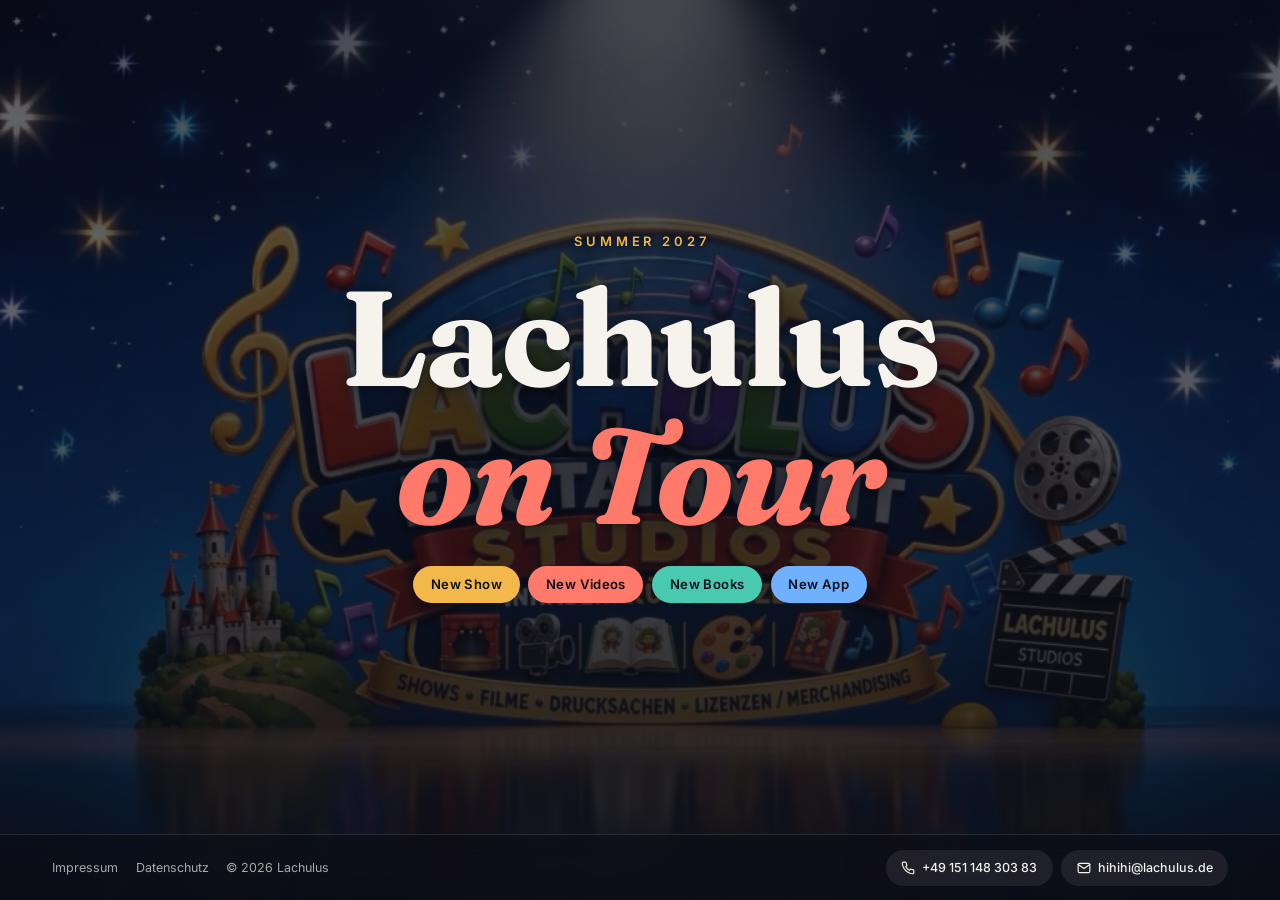
==== commit ac22033d: "added video fix" ====
--- a/index.html
+++ b/index.html
@@ -4,9 +4,9 @@
 <head>
   <meta charset="utf-8">
   <meta name="viewport" content="width=device-width, initial-scale=1, viewport-fit=cover">
-  <title>Lachulus — On Tour Spring 2027</title>
+  <title>Lachulus — On Tour Summer 2027</title>
   <meta name="description"
-    content="Lachulus on Tour — Frühjahr 2027: neue Show, neue Videos, neue Bücher, neue App. Für Anfragen und Kooperationen.">
+    content="Lachulus on Tour — Sommer 2027: neue Show, neue Videos, neue Bücher, neue App. Für Anfragen und Kooperationen.">
   <meta name="theme-color" content="#0B0E17">
   <meta name="robots" content="index, follow">
   <link rel="canonical" href="https://www.lachulus.de/">
@@ -15,14 +15,14 @@
   <meta property="og:type" content="website">
   <meta property="og:locale" content="de_DE">
   <meta property="og:site_name" content="Lachulus">
-  <meta property="og:title" content="Lachulus — On Tour Spring 2027">
+  <meta property="og:title" content="Lachulus — On Tour Summer 2027">
   <meta property="og:description"
     content="Neue Show, neue Videos, neue Bücher, neue App — die nächste Staffel von Lachulus startet.">
   <meta property="og:url" content="https://www.lachulus.de/">
   <meta property="og:image" content="https://www.lachulus.de/assets/img/og-image.jpg">
   <meta property="og:image:width" content="1200">
   <meta property="og:image:height" content="630">
-  <meta property="og:image:alt" content="Lachulus on Tour — Spring 2027">
+  <meta property="og:image:alt" content="Lachulus on Tour — Summer 2027">
   <meta name="twitter:card" content="summary_large_image">
 
   <link rel="icon" href="assets/img/favicon.svg" type="image/svg+xml">
@@ -46,34 +46,36 @@
     Rein dekorativ, daher aria-hidden und ohne Bedienelemente. Selbst gehostet,
     kein YouTube-Embed, damit kein Cookie-Banner nötig wird.
 
+    Nur noch H.264/MP4, kein WebM mehr. Gemessen wurde beides gegen dieselbe
+    nahezu verlustfreie Vorlage: auf gleicher Qualitätsstufe (SSIM 0,9927) ist
+    das MP4 4,0 MB gross, das VP9-WebM dagegen 5,1 MB. Bei der jetzt gefahrenen
+    Schärfe kostet WebM also Bytes, statt welche zu sparen — und H.264 wird
+    zusätzlich auf jedem Gerät in Hardware dekodiert, auch auf dem iPhone.
+
     Die Quellen stehen bewusst in data-src statt in src. Sonst holt der
     Vorablese-Scanner des Browsers die Datei, noch bevor das Skript darunter
-    überhaupt läuft — und das Handy lädt erst die 2,4-MB-Desktopfassung und
-    danach nochmal die 1,1-MB-Handyfassung. Auf einer langsamen Verbindung ist
-    genau das der Grund, warum das Video hängt. Das Skript setzt src selbst,
-    dann wird genau eine Datei geholt.
-
-    WebM steht vor MP4: der Browser nimmt die erste Quelle, die er abspielen
-    kann, und WebM ist hier rund 40 % kleiner.
+    überhaupt läuft — und das Handy lädt erst die grosse und danach nochmal die
+    kleine Fassung. Das Skript setzt src selbst, dann wird genau eine Datei
+    geholt.
+
+    Neue Dateinamen (-v2): Videos werden laut .htaccess ein Jahr lang
+    zwischengespeichert. Ohne neuen Namen bekämen wiederkehrende Besucher
+    weiterhin die alte, unschärfere Fassung.
   -->
-    <video class="stage__video" id="bg-video" poster="assets/img/poster.jpg" autoplay muted loop playsinline
+    <video class="stage__video" id="bg-video" poster="assets/img/poster-v2.jpg" autoplay muted loop playsinline
       disablepictureinpicture tabindex="-1" aria-hidden="true">
-      <source id="src-webm" type="video/webm"
-        data-src="assets/video/lachulus-loop.webm"
-        data-src-small="assets/video/lachulus-loop-mobile.webm">
       <source id="src-mp4" type="video/mp4"
-        data-src="assets/video/lachulus-loop.mp4"
-        data-src-small="assets/video/lachulus-loop-mobile.mp4">
+        data-src="assets/video/lachulus-loop-v2.mp4"
+        data-src-small="assets/video/lachulus-loop-mobile-v2.mp4">
     </video>
 
     <!-- Ohne JavaScript bleibt oben nur das Posterbild. Inhalt von <noscript>
        wird bei aktivem JavaScript nicht als Markup gelesen, der Scanner holt
        hier also nichts — abgeschaltet spielt die Desktopfassung wie bisher. -->
     <noscript>
-      <video class="stage__video" poster="assets/img/poster.jpg" autoplay muted loop playsinline
+      <video class="stage__video" poster="assets/img/poster-v2.jpg" autoplay muted loop playsinline
         disablepictureinpicture tabindex="-1" aria-hidden="true">
-        <source src="assets/video/lachulus-loop.webm" type="video/webm">
-        <source src="assets/video/lachulus-loop.mp4" type="video/mp4">
+        <source src="assets/video/lachulus-loop-v2.mp4" type="video/mp4">
       </video>
     </noscript>
 
@@ -82,8 +84,10 @@
         Läuft direkt nach dem Video-Element und hat zwei Aufgaben.
 
         Erstens die Quelle wählen: bei „Bewegung reduzieren" gar keine, auf
-        schmalen Bildschirmen die kleinere Fassung (854 × 480 statt 1280 × 720,
-        rund ein Drittel der Bytes), sonst die grosse.
+        schmalen Bildschirmen die kleinere Fassung, sonst die grosse. Beide
+        sind 1280 × 720 — auf dem Handy wird das Bild durch object-fit: cover
+        stark hochskaliert, eine 854 × 480-Fassung war dort sichtbar weich.
+        Unterschiedlich ist nur die Datenrate.
 
         Zweitens das Abspielen bewachen. Ein Hintergrundvideo, das nicht läuft,
         fällt sofort auf — und Autoplay scheitert in der Praxis aus mehreren
@@ -93,30 +97,23 @@
             hilft dagegen; erst eine Berührung der Seite hebt die Sperre auf.
           - Safari pausiert das Video, wenn der Tab in den Hintergrund geht
             oder das Gerät sperrt, und startet von allein nicht wieder.
-          - Safari ab iOS 17.4 meldet VP9/WebM als abspielbar, liefert aber
-            nicht auf jedem Gerät ein Bild. Dann muss das MP4 einspringen.
           - Auf schlechter Verbindung bleibt der Puffer stehen („stalled").
       */
       (function () {
         var stage = document.querySelector('.stage');
         var video = document.getElementById('bg-video');
-        var webm = document.getElementById('src-webm');
         var mp4 = document.getElementById('src-mp4');
-        if (!video || !webm || !mp4 || !window.matchMedia) return;
-
-        /* Bewegung reduzieren: die Quellen fliegen raus, bevor sie je ein src
-           bekommen — es wird also kein einziges Byte Video geladen. */
+        if (!video || !mp4 || !window.matchMedia) return;
+
+        /* Bewegung reduzieren: die Quelle fliegt raus, bevor sie je ein src
+           bekommt — es wird also kein einziges Byte Video geladen. */
         if (matchMedia('(prefers-reduced-motion: reduce)').matches) {
-          webm.remove();
           mp4.remove();
           video.removeAttribute('autoplay');
           return;
         }
 
         var small = matchMedia('(max-width: 820px)').matches;
-        function pick(el) {
-          return (small && el.getAttribute('data-src-small')) || el.getAttribute('data-src');
-        }
 
         /* Safari übernimmt das muted-Attribut nach einem load() nicht
            zuverlässig — und ohne muted verweigert jeder Browser das Autoplay. */
@@ -132,8 +129,8 @@
         }
 
         /* Läuft das Video, ist die Farbfläche darunter vollständig verdeckt.
-           Die Klasse hält deren Animation an — das spart auf schwacher
-           Hardware den gesamten Aufwand für etwas Unsichtbares. */
+           Die Klasse hält deren Animation an und startet den Wechsel zwischen
+           heller und abgedunkelter Phase. */
         video.addEventListener('playing', function () {
           if (stage) stage.classList.add('is-playing');
         });
@@ -154,16 +151,6 @@
           if (!document.hidden) attempt();
         });
         window.addEventListener('pageshow', attempt);
-
-        /* Einmalig vom WebM auf das MP4 wechseln. */
-        var switched = false;
-        function fallbackToMp4() {
-          if (switched) return;
-          switched = true;
-          if (webm.parentNode) webm.remove();
-          video.load();
-          attempt();
-        }
 
         /* Stockender Puffer: höchstens zwei neue Anläufe, danach bleibt das
            Posterbild stehen statt endlos nachzuladen. */
@@ -174,18 +161,14 @@
           attempt();
         }
         video.addEventListener('stalled', recover);
-
-        /* Fehler einer <source> erreichen das Video nur in der Erfassungsphase,
-           deshalb capture = true. */
-        video.addEventListener('error', function () {
-          if (switched) recover(); else fallbackToMp4();
-        }, true);
-
-        /* Wächter: wer nach sechs Sekunden noch kein einziges Bild dekodiert
-           hat, bekommt das MP4. */
+        video.addEventListener('error', recover, true);
+
+        /* Wächter: wer nach acht Sekunden noch kein einziges Bild dekodiert
+           hat, bekommt einen neuen Anlauf. Grosszügiger als früher, weil die
+           Datei jetzt schärfer und damit grösser ist. */
         setTimeout(function () {
-          if (video.readyState < 2) { if (switched) attempt(); else fallbackToMp4(); }
-        }, 6000);
+          if (video.readyState < 2) recover(); else attempt();
+        }, 8000);
 
         /* Letzte Rettung für den iOS-Stromsparmodus: die erste Berührung der
            Seite gibt das Abspielen frei. Einmalig und passiv, damit die Geste
@@ -195,61 +178,16 @@
           document.addEventListener(ev, attempt, once);
         });
 
-        function start(useWebm) {
-          if (useWebm) {
-            webm.src = pick(webm);
-          } else {
-            switched = true;
-            webm.remove();
-          }
-          mp4.src = pick(mp4);
-          video.load();
-          attempt();
-        }
-
-        /*
-          VP9 lohnt sich nur dort, wo die Grafikeinheit es selbst dekodiert.
-          iPhones haben keinen VP9-Decoder in Hardware: Safari meldet die Datei
-          zwar als abspielbar, rechnet sie dann aber auf der CPU — daher das
-          Ruckeln und der heisse Akku. mediaCapabilities beantwortet genau
-          diese Frage: powerEfficient sagt, ob in Hardware dekodiert wird,
-          smooth, ob es die Bildrate hält.
-
-          Ist die Abfrage nicht vorhanden oder unsicher, gewinnt H.264. Das
-          dekodiert praktisch jedes Gerät seit Jahren in Hardware — 250 kB
-          mehr auf dem Handy sind der Preis für ein Video, das nicht stockt.
-        */
-        var mc = navigator.mediaCapabilities;
-        if (mc && mc.decodingInfo) {
-          mc.decodingInfo({
-            type: 'file',
-            video: {
-              contentType: small ? 'video/webm; codecs="vp09.00.30.08"'
-                                 : 'video/webm; codecs="vp09.00.31.08"',
-              width: small ? 854 : 1280,
-              height: small ? 480 : 720,
-              bitrate: small ? 440000 : 1000000,
-              framerate: 24
-            }
-          }).then(function (info) {
-            start(!!(info && info.supported && info.smooth && info.powerEfficient));
-          }, function () {
-            start(false);
-          });
-        } else {
-          start(false);
-        }
+        mp4.src = small ? mp4.getAttribute('data-src-small') : mp4.getAttribute('data-src');
+        video.load();
+        attempt();
       })();
     </script>
 
     <div class="stage__scrim" aria-hidden="true"></div>
 
-    <header class="masthead">
-      <p class="top-tag">Kinder- &amp; Familienunterhaltung</p>
-    </header>
-
     <div class="pitch">
-      <p class="eyebrow">Spring 2027</p>
+      <p class="eyebrow">Summer 2027</p>
 
       <!-- Zwei Zeilen, bewusst fest umgebrochen: „on Tour" gehört unter
          „Lachulus" und soll nicht mit der Fensterbreite hin und her springen.
--- a/assets/style.css
+++ b/assets/style.css
@@ -152,7 +152,10 @@
      Inhalt. Auf niedrigen Fenstern wüchse die Bühne sonst über die
      Bildschirmhöhe hinaus, die Seite bekäme eine Bildlaufleiste, und der CTA
      spränge beim Klick auf #kontakt in diesen Rest hinein. */
-  grid-template-rows: auto minmax(0, 1fr) auto;
+  /* Zwei Zeilen: Headline-Block (dehnbar) und Fußleiste. Die Kopfzeile ist
+     entfallen — bliebe hier eine dritte auto-Zeile stehen, rutschte der
+     Headline-Block in die Kopfzeilen-Zeile und die Fußleiste in die dehnbare. */
+  grid-template-rows: minmax(0, 1fr) auto;
   grid-template-columns: 100%;
   width: 100%;
   /* Drei Stufen, absteigend nach Alter des Browsers. Entscheidend ist die
@@ -288,56 +291,10 @@
   100%   { opacity: .15; }
 }
 
-/* Wortmarke und Fließtext-Block wurden auf Wunsch aus dem Markup
-   entfernt (.logo, .subline, .cta-row/.btn im Headline-Block). Die Regeln
-   bleiben stehen: so lässt sich jedes Element mit einer Zeile HTML
-   zurückholen, ohne dass hier etwas rekonstruiert werden muss.
-
-/* =========================================================================
-   Kopfzeile — Logo links, Einordnung rechts
-   ========================================================================= */
-.masthead {
-  display: flex;
-  align-items: center;
-  /* Seit die Wortmarke entfallen ist, steht hier nur noch die Einordnung.
-     flex-end hält sie oben rechts, wo sie vorher schon stand — mit
-     space-between wäre sie nach links gerutscht. */
-  justify-content: flex-end;
-  flex-wrap: wrap;
-  gap: .75rem 1rem;
-  /* viewport-fit=cover lässt die Seite bis unter Kamera-Aussparung und
-     Home-Leiste laufen. env() holt genau diesen Rand zurück. */
-  padding:
-    calc(clamp(1rem, 3vh, 1.75rem) + env(safe-area-inset-top, 0px))
-    calc(var(--pad) + env(safe-area-inset-right, 0px))
-    0
-    calc(var(--pad) + env(safe-area-inset-left, 0px));
-}
-
-.logo {
-  font-family: var(--font-display);
-  font-weight: 700;
-  font-size: clamp(1.15rem, 1rem + .7vw, 1.5rem);
-  letter-spacing: .04em;
-  line-height: 1;
-  text-decoration: none;
-  color: var(--text);
-}
-.logo span { color: var(--gold); }
-
-.top-tag {
-  padding: .4rem .9rem;
-  border: 1px solid var(--hairline);
-  border-radius: var(--radius);
-  /* Eigene Abdunklung: in der hellen Phase steht die Einordnung sonst auf dem
-     Sternenhimmel und ist kaum zu lesen. */
-  background: rgba(var(--scrim), .5);
-  color: rgba(246, 243, 236, .85);
-  font-size: clamp(.66rem, .62rem + .16vw, .75rem);
-  letter-spacing: .16em;
-  text-transform: uppercase;
-  white-space: nowrap;
-}
+/* Kopfzeile, Wortmarke und Fließtext-Block sind auf Wunsch aus dem Markup
+   entfernt (.masthead/.top-tag, .logo, .subline, .cta-row/.btn). Die Regeln
+   dazu sind mit entfernt; die alte Fassung steht in der Git-Historie. */
+
 
 /* =========================================================================
    Headline-Block
@@ -661,7 +618,6 @@
   /* Wer mehr Kontrast angefordert hat, will keine Phase mit fast keinem. */
   .stage.is-playing .stage__scrim { animation: none; opacity: 1; }
   .subline, .footer__inner { color: var(--text); }
-  .top-tag { border-color: var(--text); color: var(--text); }
 }
 
 /* --- Mittlere Viewports: Tablet und schmales Desktop-Fenster ------------
@@ -682,9 +638,7 @@
   .footer__legal   { order: 2; justify-content: center; gap: .3rem 1rem; }
 }
 
-/* Die Einordnung neben dem Logo wird hier schmaler, statt umzubrechen. */
 @media (max-width: 46rem) {
-  .top-tag { letter-spacing: .1em; padding: .35rem .7rem; }
   .pitch { gap: clamp(.5rem, 1.6vh, .95rem); }
 }
 
@@ -706,13 +660,6 @@
      Stelle, die das Angebot beim Namen nennt. Statt sie auszublenden wird sie
      mit der Breite kleiner, damit sie neben der Wortmarke in einer Zeile
      bleibt statt umzubrechen. */
-  .masthead { column-gap: .6rem; }
-  .top-tag {
-    font-size: clamp(.52rem, .34rem + 1.05vw, .68rem);
-    letter-spacing: .05em;
-    padding: .3rem .5rem;
-  }
-
   .headline { max-width: min(13ch, 100%); }
   .subline { font-size: .95rem; }
 
@@ -733,33 +680,10 @@
   .icon-btn__short { display: inline; }
 }
 
-/* --- Einordnung unter die Wortmarke ------------------------------------
-   Ab 430px abwärts reicht die Zeile nicht mehr für Wortmarke und Einordnung
-   nebeneinander, ohne die Einordnung so weit zu schrumpfen, dass sie kaum
-   noch zu lesen ist. Sie rückt deshalb darunter — beide mittig, als zentriertes
-   Lockup aus Wortmarke und Einordnung. Auf der eigenen Zeile ist wieder Platz,
-   deshalb wird die Einordnung hier gleichzeitig wieder größer. */
-@media (max-width: 430px) {
-  .masthead {
-    flex-direction: column;
-    align-items: center;
-    text-align: center;
-    gap: .5rem;
-  }
-
-  .top-tag {
-    font-size: clamp(.6rem, .42rem + .9vw, .72rem);
-    letter-spacing: .1em;
-    padding: .32rem .8rem;
-  }
-}
-
 /* --- Sehr schmale Geräte (ab iPhone SE abwärts) -------------------------
    Unter 23rem (368px) reicht die Breite für nichts mehr im Überfluss. Statt
    Elemente zu entfernen wird hier nur enger gesetzt. */
 @media (max-width: 23rem) {
-  .masthead { padding-left: calc(.9rem + env(safe-area-inset-left, 0px));
-              padding-right: calc(.9rem + env(safe-area-inset-right, 0px)); }
   .pitch { padding-left: .9rem; padding-right: .9rem; }
 
   .eyebrow { letter-spacing: .22em; }
@@ -800,12 +724,8 @@
 }
 
 @media (max-height: 30rem) {
-  /* Die Einordnung teilt sich die Zeile mit der Wortmarke und kostet hier
-     keine Höhe — sie bleibt also auch im Querformat stehen. */
-  .top-tag { font-size: .6rem; padding: .25rem .5rem; }
   .badges { gap: .35rem; }
   .badge { font-size: .72rem; padding: .3rem .7rem; }
-  .masthead { padding-top: .55rem; }
   .btn { padding: .52rem 1.2rem; }
   .cta-row { margin-top: .3rem; }
   .footer__inner { padding-top: .4rem; padding-bottom: calc(.4rem + env(safe-area-inset-bottom, 0px)); }
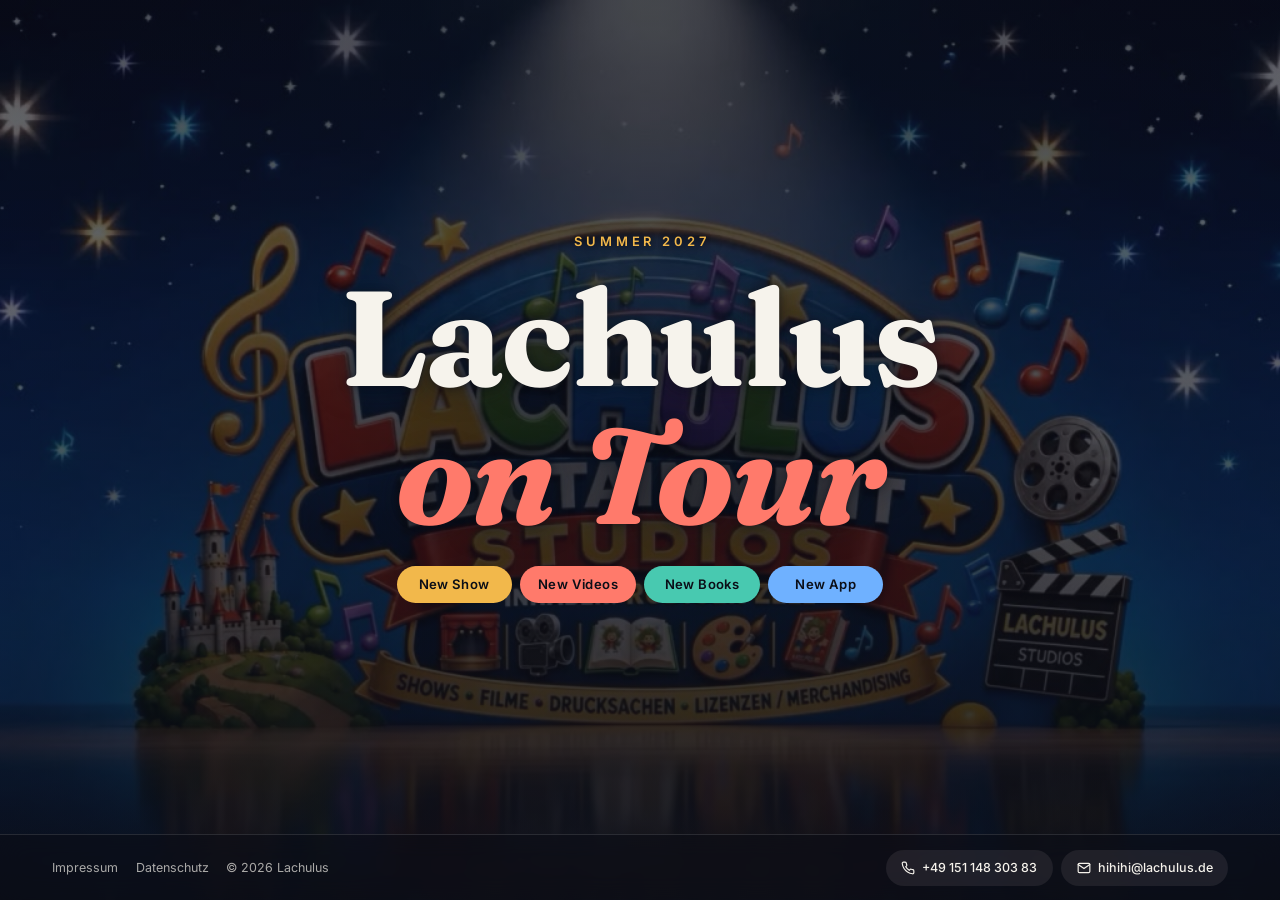
==== commit 353efa88: "added final fixes" ====
--- a/index.html
+++ b/index.html
@@ -4,7 +4,7 @@
 <head>
   <meta charset="utf-8">
   <meta name="viewport" content="width=device-width, initial-scale=1, viewport-fit=cover">
-  <title>Lachulus — On Tour Summer 2027</title>
+  <title>Lachulus-On Tour Summer 2027</title>
   <meta name="description"
     content="Lachulus on Tour — Sommer 2027: neue Show, neue Videos, neue Bücher, neue App. Für Anfragen und Kooperationen.">
   <meta name="theme-color" content="#0B0E17">
@@ -42,31 +42,33 @@
     <div class="stage__sky" aria-hidden="true"></div>
 
     <!--
-    Hintergrundvideo: autoplay, muted, loop, playsinline — wie im Briefing.
-    Rein dekorativ, daher aria-hidden und ohne Bedienelemente. Selbst gehostet,
+    Hintergrundvideo: muted, loop, playsinline — wie im Briefing. Rein
+    dekorativ, daher aria-hidden und ohne Bedienelemente. Selbst gehostet,
     kein YouTube-Embed, damit kein Cookie-Banner nötig wird.
 
-    Nur noch H.264/MP4, kein WebM mehr. Gemessen wurde beides gegen dieselbe
-    nahezu verlustfreie Vorlage: auf gleicher Qualitätsstufe (SSIM 0,9927) ist
-    das MP4 4,0 MB gross, das VP9-WebM dagegen 5,1 MB. Bei der jetzt gefahrenen
-    Schärfe kostet WebM also Bytes, statt welche zu sparen — und H.264 wird
-    zusätzlich auf jedem Gerät in Hardware dekodiert, auch auf dem iPhone.
-
-    Die Quellen stehen bewusst in data-src statt in src. Sonst holt der
-    Vorablese-Scanner des Browsers die Datei, noch bevor das Skript darunter
-    überhaupt läuft — und das Handy lädt erst die grosse und danach nochmal die
-    kleine Fassung. Das Skript setzt src selbst, dann wird genau eine Datei
-    geholt.
-
-    Neue Dateinamen (-v2): Videos werden laut .htaccess ein Jahr lang
-    zwischengespeichert. Ohne neuen Namen bekämen wiederkehrende Besucher
-    weiterhin die alte, unschärfere Fassung.
+    KEIN autoplay-Attribut, und das ist Absicht. Mit autoplay startet der
+    Browser, sobald er ein paar Sekunden im Puffer hat. Reicht die Leitung
+    dann nicht, läuft die Wiedergabe dem Puffer davon und das Video stockt —
+    gemessen: 2,7 Mbit/s Datenrate gegen 1–3,5 Mbit/s Leitung, das Video war
+    nach 18,9 s geladen und dauert 20 s. Genau daher kam das Ruckeln.
+
+    Stattdessen startet das Skript unten erst, wenn die Datei durchgehend
+    gepuffert ist. Bis dahin steht das Posterbild — das ist das erste Bild der
+    Schleife, der Übergang ist also unsichtbar. Danach läuft die Schleife aus
+    dem Cache und kann gar nicht mehr stocken.
+
+    Die Quellen stehen in data-src statt src, damit der Vorablese-Scanner des
+    Browsers nicht schon die grosse Fassung holt, bevor das Skript die
+    passende auswählen konnte.
+
+    Neue Dateinamen (-v3): Videos werden dauerhaft zwischengespeichert
+    (vercel.json). Ohne neuen Namen bekämen wiederkehrende Besucher die alte
+    Fassung.
   -->
-    <video class="stage__video" id="bg-video" poster="assets/img/poster-v2.jpg" autoplay muted loop playsinline
+    <video class="stage__video" id="bg-video" poster="assets/img/poster-v2.jpg" muted loop playsinline preload="auto"
       disablepictureinpicture tabindex="-1" aria-hidden="true">
-      <source id="src-mp4" type="video/mp4"
-        data-src="assets/video/lachulus-loop-v2.mp4"
-        data-src-small="assets/video/lachulus-loop-mobile-v2.mp4">
+      <source id="src-mp4" type="video/mp4" data-src="assets/video/lachulus-loop-v3.mp4"
+        data-src-small="assets/video/lachulus-loop-mobile-v3.mp4">
     </video>
 
     <!-- Ohne JavaScript bleibt oben nur das Posterbild. Inhalt von <noscript>
@@ -75,29 +77,29 @@
     <noscript>
       <video class="stage__video" poster="assets/img/poster-v2.jpg" autoplay muted loop playsinline
         disablepictureinpicture tabindex="-1" aria-hidden="true">
-        <source src="assets/video/lachulus-loop-v2.mp4" type="video/mp4">
+        <source src="assets/video/lachulus-loop-v3.mp4" type="video/mp4">
       </video>
     </noscript>
 
     <script>
       /*
-        Läuft direkt nach dem Video-Element und hat zwei Aufgaben.
-
-        Erstens die Quelle wählen: bei „Bewegung reduzieren" gar keine, auf
-        schmalen Bildschirmen die kleinere Fassung, sonst die grosse. Beide
-        sind 1280 × 720 — auf dem Handy wird das Bild durch object-fit: cover
-        stark hochskaliert, eine 854 × 480-Fassung war dort sichtbar weich.
-        Unterschiedlich ist nur die Datenrate.
-
-        Zweitens das Abspielen bewachen. Ein Hintergrundvideo, das nicht läuft,
-        fällt sofort auf — und Autoplay scheitert in der Praxis aus mehreren
-        Gründen, die alle nichts miteinander zu tun haben:
-
-          - iOS im Stromsparmodus sperrt Autoplay grundsätzlich. Kein Attribut
-            hilft dagegen; erst eine Berührung der Seite hebt die Sperre auf.
-          - Safari pausiert das Video, wenn der Tab in den Hintergrund geht
-            oder das Gerät sperrt, und startet von allein nicht wieder.
-          - Auf schlechter Verbindung bleibt der Puffer stehen („stalled").
+        Wählt die Quelle und startet die Wiedergabe — aber erst dann, wenn sie
+        garantiert durchläuft.
+
+        Warum so umständlich: ein Hintergrundvideo, das mitten in der Schleife
+        nachlädt, fällt sofort als Ruckeln auf. Der Browser startet von sich
+        aus, sobald „genug" im Puffer ist, und schätzt dabei die Leitung
+        optimistisch ein. Auf einer schwankenden Verbindung geht das schief.
+
+        Deshalb: erst laden, dann starten. Sobald die Datei einmal vollständig
+        da ist, läuft die Schleife aus dem Cache — ab da ist Stocken technisch
+        ausgeschlossen.
+
+        Dazu die üblichen Fallstricke beim Autoplay:
+          - iOS im Stromsparmodus sperrt es grundsätzlich; erst eine Berührung
+            der Seite hebt die Sperre auf.
+          - Safari pausiert beim Wechsel in den Hintergrund und startet von
+            allein nicht wieder.
       */
       (function () {
         var stage = document.querySelector('.stage');
@@ -109,18 +111,22 @@
            bekommt — es wird also kein einziges Byte Video geladen. */
         if (matchMedia('(prefers-reduced-motion: reduce)').matches) {
           mp4.remove();
-          video.removeAttribute('autoplay');
           return;
         }
 
         var small = matchMedia('(max-width: 820px)').matches;
+        var url = small ? mp4.getAttribute('data-src-small') : mp4.getAttribute('data-src');
+        mp4.remove();
 
         /* Safari übernimmt das muted-Attribut nach einem load() nicht
-           zuverlässig — und ohne muted verweigert jeder Browser das Autoplay. */
+           zuverlässig — und ohne muted verweigert jeder Browser das Abspielen
+           ohne Nutzergeste. */
         video.muted = true;
         video.defaultMuted = true;
 
-        function attempt() {
+        var started = false;
+
+        function play() {
           if (!video.paused) return;
           var p = video.play();
           /* Abgelehnte Zusage abfangen, sonst schreibt die Konsole bei jedem
@@ -128,59 +134,91 @@
           if (p && p.catch) p.catch(function () { });
         }
 
+        function begin() {
+          if (started) return;
+          started = true;
+          play();
+        }
+
+        /* Die Datei wird komplett geladen und erst dann abgespielt.
+
+           Der naheliegende Weg — src setzen, autoplay, den Browser puffern
+           lassen — geht hier schief, gleich zweimal:
+
+           1. Mit autoplay startet der Browser, sobald er „genug" im Puffer
+              wähnt. Auf einer schwankenden Leitung läuft die Wiedergabe dem
+              Puffer davon, und das Video stockt. Genau das war der Fehler.
+           2. Einfach auf einen vollen Puffer zu warten, hilft nicht: Browser
+              brechen das Vorausladen bei einem Video, das nicht läuft,
+              bewusst ab. Gemessen war die Datei auch nach 40 Sekunden auf
+              einer 3-Mbit-Leitung nie vollständig gepuffert.
+
+           Deshalb wird die Datei per fetch() am Stück geholt und als Blob an
+           das Video gegeben. Ab dann liegt sie vollständig im Speicher — die
+           Wiedergabe kann technisch nicht mehr nachladen und damit auch nicht
+           mehr ruckeln. Bis dahin steht das Posterbild, und das ist das erste
+           Bild der Schleife: der Übergang ist unsichtbar.
+
+           Der Browser-Cache greift dabei normal, und weil vercel.json die
+           Videos unbefristet zwischenspeichern lässt, fällt der Ladevorgang
+           beim zweiten Besuch ganz weg. */
+        function playFromMemory() {
+          if (!window.fetch || !window.URL || !URL.createObjectURL) return playDirect();
+          fetch(url, { credentials: 'same-origin' })
+            .then(function (r) {
+              if (!r.ok) throw new Error(r.status);
+              return r.blob();
+            })
+            .then(function (blob) {
+              video.src = URL.createObjectURL(blob);
+              video.load();
+              begin();
+            })
+            .catch(playDirect);
+        }
+
+        /* Rückfallebene, falls fetch scheitert: dann eben direkt — lieber ein
+           Video, das eventuell nachlädt, als gar keines. */
+        var fellBack = false;
+        function playDirect() {
+          if (fellBack) return;
+          fellBack = true;
+          video.src = url;
+          video.load();
+          video.addEventListener('canplay', begin);
+          begin();
+        }
+
+        ['loadeddata', 'canplay', 'canplaythrough'].forEach(function (ev) {
+          video.addEventListener(ev, function () { if (started) play(); });
+        });
+
         /* Läuft das Video, ist die Farbfläche darunter vollständig verdeckt.
            Die Klasse hält deren Animation an und startet den Wechsel zwischen
            heller und abgedunkelter Phase. */
         video.addEventListener('playing', function () {
           if (stage) stage.classList.add('is-playing');
         });
-        ['error', 'emptied'].forEach(function (ev) {
-          video.addEventListener(ev, function () {
-            if (stage) stage.classList.remove('is-playing');
-          });
-        });
-
-        /* Sobald genug Daten da sind — Safari startet sonst gelegentlich nicht,
-           obwohl autoplay im Markup steht. */
-        ['loadedmetadata', 'loadeddata', 'canplay'].forEach(function (ev) {
-          video.addEventListener(ev, attempt);
-        });
-
-        /* Rückkehr aus Hintergrund, Sperrbildschirm oder Vor-/Zurück-Cache. */
+        video.addEventListener('emptied', function () {
+          if (stage) stage.classList.remove('is-playing');
+        });
+
+        /* Rückkehr aus Hintergrund, Sperrbildschirm oder Vor-/Zurück-Cache:
+           nur weiterlaufen lassen, was schon einmal gestartet war. */
         document.addEventListener('visibilitychange', function () {
-          if (!document.hidden) attempt();
-        });
-        window.addEventListener('pageshow', attempt);
-
-        /* Stockender Puffer: höchstens zwei neue Anläufe, danach bleibt das
-           Posterbild stehen statt endlos nachzuladen. */
-        var retries = 0;
-        function recover() {
-          if (retries++ > 1) return;
-          video.load();
-          attempt();
-        }
-        video.addEventListener('stalled', recover);
-        video.addEventListener('error', recover, true);
-
-        /* Wächter: wer nach acht Sekunden noch kein einziges Bild dekodiert
-           hat, bekommt einen neuen Anlauf. Grosszügiger als früher, weil die
-           Datei jetzt schärfer und damit grösser ist. */
-        setTimeout(function () {
-          if (video.readyState < 2) recover(); else attempt();
-        }, 8000);
+          if (!document.hidden && started) play();
+        });
+        window.addEventListener('pageshow', function () { if (started) play(); });
 
         /* Letzte Rettung für den iOS-Stromsparmodus: die erste Berührung der
            Seite gibt das Abspielen frei. Einmalig und passiv, damit die Geste
            selbst nicht ausgebremst wird. */
         var once = { once: true, passive: true };
         ['touchstart', 'pointerdown', 'keydown'].forEach(function (ev) {
-          document.addEventListener(ev, attempt, once);
-        });
-
-        mp4.src = small ? mp4.getAttribute('data-src-small') : mp4.getAttribute('data-src');
-        video.load();
-        attempt();
+          document.addEventListener(ev, function () { if (started) play(); }, once);
+        });
+
+        playFromMemory();
       })();
     </script>
 
--- a/assets/style.css
+++ b/assets/style.css
@@ -360,10 +360,13 @@
   text-wrap: pretty;
 }
 
-/* Vier gleichrangige Neuheiten, je ein Akzent — wie im Entwurf. */
+/* Vier gleichrangige Neuheiten, je ein Akzent — wie im Entwurf.
+   Raster statt Flex: vier gleich breite Spalten, die sich alle an der
+   längsten Beschriftung („New Videos“) ausrichten. Damit sind die vier
+   Schilder exakt gleich gross statt jeweils so breit wie ihr eigener Text. */
 .badges {
-  display: flex;
-  flex-wrap: wrap;
+  display: grid;
+  grid-template-columns: repeat(4, 1fr);
   justify-content: center;
   gap: .55rem;
   margin: .25rem 0 0;
@@ -373,6 +376,9 @@
 }
 
 .badge {
+  display: flex;
+  align-items: center;
+  justify-content: center;
   padding: .5rem 1.1rem;
   border-radius: var(--radius);
   color: var(--bg);
@@ -380,6 +386,7 @@
   font-weight: 600;
   letter-spacing: .03em;
   white-space: nowrap;
+  text-align: center;
 }
 .badge:nth-child(1) { background: var(--gold); }
 .badge:nth-child(2) { background: var(--coral); }
@@ -665,7 +672,7 @@
 
   /* Zwei mal zwei statt drei plus einer — ein allein stehendes Schild
      unter einer vollen Zeile sieht nach Umbruchunfall aus. */
-  .badges { max-width: 19rem; }
+  .badges { grid-template-columns: repeat(2, 1fr); max-width: 19rem; }
 
   .cta-row { width: 100%; flex-direction: column; align-items: stretch; }
   .btn { justify-content: center; }
